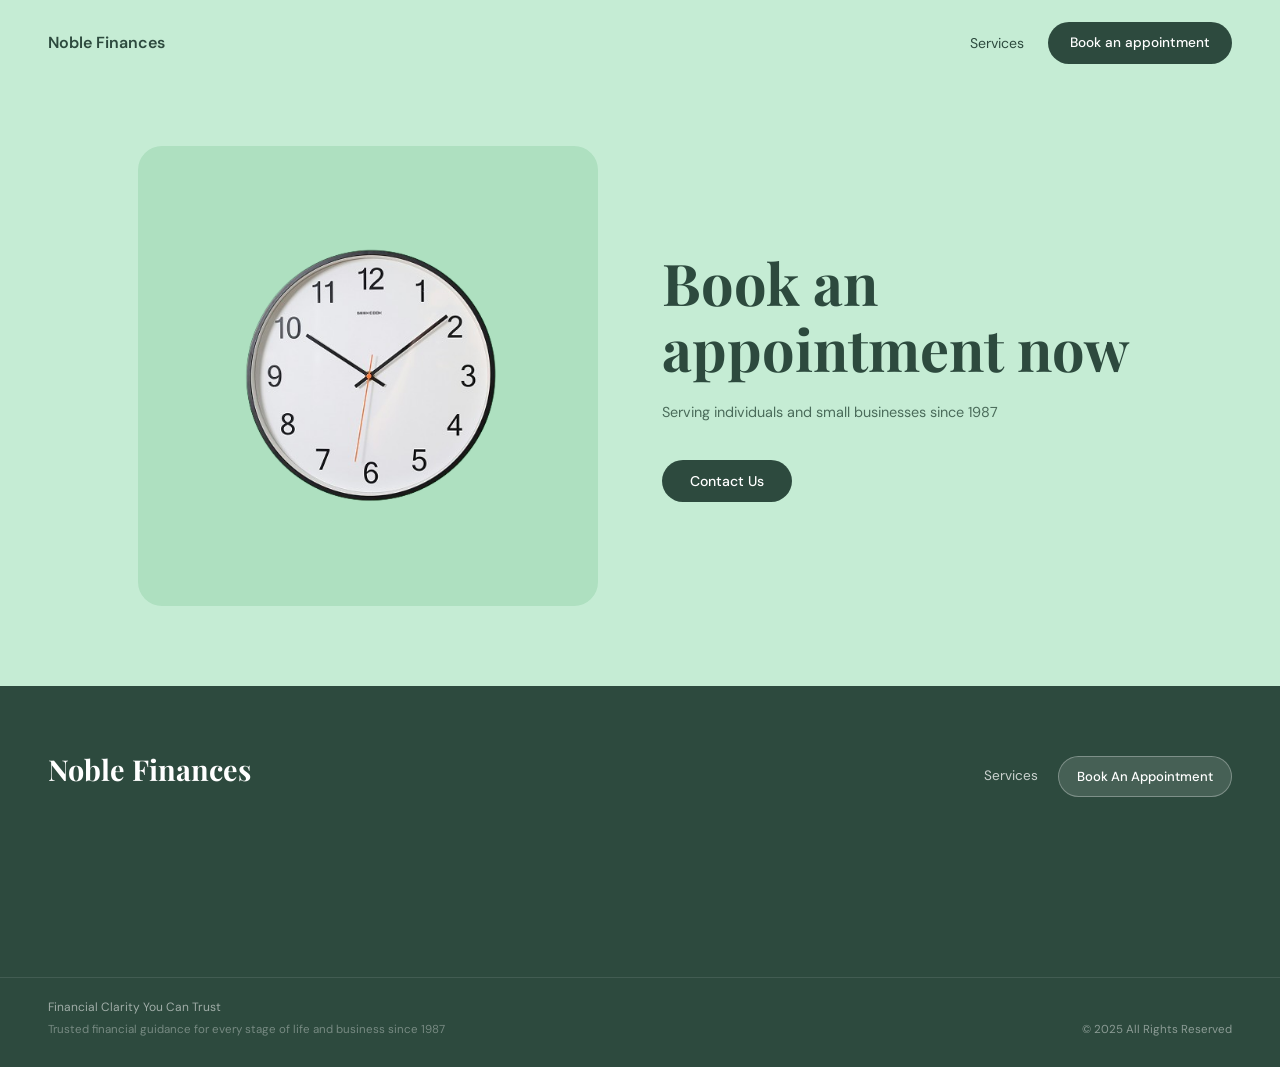
==== appointment.html @ 8292b9c4 "new commit" ====
<!DOCTYPE html>
<!-- Declares this as a modern HTML5 document -->

<html lang="en">
<!-- lang="en" = English language page -->

<head>
  <!-- Head holds metadata and links — not visible to users -->

  <meta charset="UTF-8" />
  <!-- UTF-8 encoding — all text and characters display correctly -->

  <meta name="viewport" content="width=device-width, initial-scale=1.0" />
  <!-- Makes the page scale correctly on phones and tablets -->

  <title>Book an Appointment — Noble Finances</title>
  <!-- Browser tab title -->

  <link rel="stylesheet" href="appointment.css"/>
  <!-- Links this page to its own dedicated stylesheet -->

</head>

<body>
<!-- Body contains all visible content -->


  <!-- ============================================================
       NAVBAR
       Transparent background — sits on top of the mint page bg
       Logo and "Services" in dark green, "Book" button dark green pill
       ============================================================ -->
  <nav class="navbar">
  <!-- Semantic nav element -->

    <a href="index.html" class="navbar-logo">Noble Finances</a>
    <!-- Logo — links back to landing page -->

    <div class="navbar-right">
    <!-- Right side items wrapper -->

      <a href="services.html" target="_blank" class="navbar-link">Services</a>
      <!-- Links to services page -->

      <a href="appointment.html" class="navbar-btn">Book an appointment</a>
      <!-- This IS the appointment page so button links to # (current page) -->

    </div>
    <!-- End navbar-right -->

  </nav>
  <!-- End navbar -->


  <!-- ============================================================
       HERO SECTION
       Two columns on the mint green page background:
       Left — darker mint rounded card with clock image
       Right — "Book an appointment now" heading + subtitle + button
       ============================================================ -->
  <section class="hero-section reveal">
  <!-- reveal = scroll animation fades this in -->

    <!-- ---- LEFT COLUMN: Clock Card ---- -->
    <div class="clock-card">
    <!-- Darker mint rounded square card — holds the clock image -->

      <img
        src="clock.png"
        alt="Wall clock representing appointment timing"
        class="clock-img"
      />
      <!-- Clock image centered inside the darker mint card -->
      <!-- Image has black bg — object-fit: contain shows it cleanly -->

    </div>
    <!-- End clock card -->


    <!-- ---- RIGHT COLUMN: Text Content ---- -->
    <div class="hero-text">
    <!-- Heading, subtitle, and Contact Us button -->

      <h1 class="hero-title">Book an appointment now</h1>
      <!-- Large serif heading — dominant text on the page -->

      <p class="hero-subtitle">Serving individuals and small businesses since 1987</p>
      <!-- Supporting subtitle below the heading -->

      <button class="btn-contact" onclick="openModal()">Contact Us</button>
      <!-- "Contact Us" button — onclick calls openModal() in script.js -->
      <!-- This triggers the classy slide-in contact modal -->

    </div>
    <!-- End hero text -->

  </section>
  <!-- End hero section -->


  <!-- ============================================================
       CONTACT MODAL
       Full-screen overlay with a white sliding modal box.
       Hidden by default — becomes visible when user clicks "Contact Us".
       Contains contact details + a short message form.
       ============================================================ -->
  <div class="modal-overlay" id="contactModal">
  <!-- id="contactModal" lets JS find and open/close this overlay -->
  <!-- Starts with opacity: 0 and visibility: hidden (see CSS) -->
  <!-- JS adds class="open" to make it visible -->

    <div class="modal-box">
    <!-- The white rounded modal box that slides up from below -->

      <!-- Close button in the top right corner -->
      <button class="modal-close" onclick="closeModal()">&#x2715;</button>
      <!-- &#x2715; = × symbol — onclick calls closeModal() in script.js -->

      <span class="modal-eyebrow">Noble Finances</span>
      <!-- Small uppercase label at top of modal -->

      <h2 class="modal-title">Get in Touch</h2>
      <!-- Modal main heading -->

      <p class="modal-subtitle">We'd love to hear from you. Reach out and our team will respond within 24 hours.</p>
      <!-- Supporting description text -->

      <hr class="modal-divider" />
      <!-- Thin decorative line between heading area and contact details -->

      <!-- ---- Contact Detail Rows ---- -->
      <div class="modal-contact-details">
      <!-- Stacked rows each showing an icon + label + value -->

        <!-- Email Row -->
        <div class="contact-detail-row">
        <!-- One row: icon circle | label + value stack -->

          <div class="contact-icon">📧</div>
          <!-- Mint circle with email emoji icon -->

          <div class="contact-detail-text">
          <!-- Label and value stacked vertically -->

            <span class="contact-label">Email</span>
            <!-- Small uppercase label "EMAIL" -->

            <a href="mailto:abiola.adeeko17@gmail.com" class="contact-value">abiola.adeeko17@gmail.com</a>
            <!-- Clickable email link — mailto: opens the user's email app -->

          </div>
          <!-- End contact-detail-text -->

        </div>
        <!-- End email row -->

        <!-- Phone Row -->
        <div class="contact-detail-row">

          <div class="contact-icon">📞</div>
          <!-- Phone emoji icon -->

          <div class="contact-detail-text">

            <span class="contact-label">Phone</span>
            <!-- Small "PHONE" label -->

            <a href="tel:+2348137592363" class="contact-value">+234 813 759 2363</a>
            <!-- Clickable phone link — tel: dials number on mobile devices -->

          </div>

        </div>
        <!-- End phone row -->

        <!-- Location Row -->
        <div class="contact-detail-row">

          <div class="contact-icon">📍</div>
          <!-- Location pin emoji -->

          <div class="contact-detail-text">

            <span class="contact-label">Office</span>
            <!-- Small "OFFICE" label -->

            <span class="contact-value">Block 7, Plot 12, Odolameso Lay-Out, Ijebu-Imusin, Ogun State, Nigeria</span>
            <!-- Office address — not a link, just text -->

          </div>

        </div>
        <!-- End location row -->

      </div>
      <!-- End modal-contact-details -->

      <!-- ---- Message Form ---- -->
      <p class="modal-form-title">Send us a message</p>
      <!-- Small heading above the form fields -->

      <div class="modal-form">
      <!-- Form fields — using a div not <form> to keep things simple -->
      <!-- In a real project this would submit to a backend server -->

        <input
          type="text"
          placeholder="Your full name"
          class="modal-input"
        />
        <!-- Name input field — placeholder shows until user types -->

        <input
          type="email"
          placeholder="Your email address"
          class="modal-input"
        />
        <!-- Email input — type="email" validates email format on submit -->

        <textarea
          placeholder="How can we help you?"
          class="modal-textarea"
        ></textarea>
        <!-- Message textarea — taller than inputs, resize: none keeps layout clean -->

        <button class="modal-submit" onclick="submitForm()">Send Message</button>
        <!-- Submit button — full width pill — onclick calls submitForm() in script.js -->

      </div>
      <!-- End modal-form -->

    </div>
    <!-- End modal-box -->

  </div>
  <!-- End modal-overlay -->


  <!-- ============================================================
       FOOTER
       Large dark green footer — more spacious than other pages
       Matches the Figma with big "Noble Finances" text and tall body
       ============================================================ -->
  <footer class="footer">

    <span class="footer-logo">Noble Finances</span>
    <!-- Large serif brand name on the left — bigger than other pages -->

    <div class="footer-right">
    <!-- Right side: services link + appointment button -->

      <a href="services.html" class="footer-link">Services</a>
      <!-- Services page link -->

      <a href="#" class="footer-btn">Book An Appointment</a>
      <!-- Button links to current page -->

    </div>
    <!-- End footer-right -->

  </footer>
  <!-- End footer -->

  <div class="footer-spacer" style="background-color: #2d4a3e;"></div>
  <!-- Empty spacer div inside the dark green area — creates the tall footer body in Figma -->

  <!-- ============================================================
       FOOTER BOTTOM BAR
       Two small text lines on the left, copyright on the right
       ============================================================ -->
  <div class="footer-bottom">

    <div class="footer-bottom-left">
    <!-- Left: two stacked text lines -->

      <span class="footer-tagline">Financial Clarity You Can Trust</span>
      <!-- First line -->

      <span class="footer-tagline-sub">Trusted financial guidance for every stage of life and business since 1987</span>
      <!-- Second line — slightly more faded -->

    </div>
    <!-- End footer-bottom-left -->

    <span class="footer-rights">© 2025 All Rights Reserved</span>
    <!-- Copyright on the right -->

  </div>
  <!-- End footer-bottom -->


  <!-- ============================================================
       SCRIPT
       Loaded last — after all HTML elements are in the DOM
       ============================================================ -->
  <script src="script.js"></script>
  <!-- Shared script.js — scroll reveal + modal functions -->

</body>
<!-- End body -->

</html>
<!-- End document -->
---- appointment.css ----
/* ============================================================
   appointment.css — Noble Finances APPOINTMENT PAGE Stylesheet
   This file styles appointment.html ONLY.
   Linked from appointment.html via <link rel="stylesheet" href="appointment.css">
   ============================================================ */


/* ===================== GOOGLE FONTS IMPORT ===================== */
/* Loads Playfair Display (headings) and DM Sans (body) from Google */
@import url('https://fonts.googleapis.com/css2?family=Playfair+Display:wght@400;600;700&family=DM+Sans:ital,wght@0,300;0,400;0,500;0,600;1,400&display=swap');
/* Playfair Display = serif — used for the large "Book an appointment now" heading */
/* DM Sans = sans-serif — used for body text, nav, buttons */


/* ===================== CSS VARIABLES ===================== */
/* Defined on :root so they are available everywhere in this file */
:root {
  --mint-page: #c5ecd4;       /* The mint green used as the FULL PAGE background */
  --mint-card: #aee0c0;       /* Slightly darker mint — the clock card background */
  --dark-green: #2d4a3e;      /* Deep forest green — buttons, heading text, footer */
  --darker-green: #1e3329;    /* Even darker — footer bg, hover states */
  --footer-bg: #2d4a3e;       /* Dark green footer background */
  --white: #ffffff;           /* Pure white — modal background, button text */
  --text-on-mint: #2d4a3e;    /* Dark green text on mint background */
  --text-muted-mint: #4a6b5a; /* Slightly lighter — subtitle text on mint */
  --font-heading: 'Playfair Display', Georgia, serif; /* Serif for main heading */
  --font-body: 'DM Sans', sans-serif;                 /* Sans-serif for everything else */
  --radius-pill: 999px;   /* Fully rounded pill buttons */
  --radius-card: 24px;    /* Large rounding for the clock card */
  --radius-modal: 20px;   /* Rounding for the contact modal */
}


/* ===================== CSS RESET ===================== */
/* Removes all browser default spacing and ensures consistent box model */
*, *::before, *::after {
  margin: 0;               /* No outer spacing */
  padding: 0;              /* No inner spacing */
  box-sizing: border-box;  /* Width and height include padding and border */
}


/* ===================== BASE ===================== */
html {
  scroll-behavior: smooth; /* Smooth scrolling for anchor links */
  height: 100%;            /* Full height — needed for min-height on body */
}

body {
  font-family: var(--font-body);        /* DM Sans as default */
  background-color: var(--mint-page);   /* FULL PAGE mint green background */
  color: var(--text-on-mint);           /* Default dark green text */
  line-height: 1.6;                     /* Comfortable line spacing */
  overflow-x: hidden;                   /* No horizontal scroll */
  min-height: 100vh;                    /* Page fills at least full viewport height */
}


/* ============================================================
   NAVBAR
   Sits on the mint green background — logo + services link + button
   ============================================================ */
.navbar {
  display: flex;                         /* Row layout */
  justify-content: space-between;        /* Logo left, items right */
  align-items: center;                   /* Vertically centered */
  padding: 22px 48px;                    /* Top/bottom and left/right padding */
  background-color: transparent;         /* Transparent — shows mint page bg */
  position: sticky;                      /* Sticks to top on scroll */
  top: 0;                                /* Sticks at very top */
  z-index: 100;                          /* Above page content but below modal */
}

/* "Noble Finances" logo text */
.navbar-logo {
  font-family: var(--font-body);     /* DM Sans */
  font-size: 1rem;                   /* Slightly larger than services page */
  font-weight: 600;                  /* Semi-bold — matches Figma */
  color: var(--dark-green);          /* Dark green on mint background */
  text-decoration: none;             /* No underline */
}

/* Right side wrapper */
.navbar-right {
  display: flex;       /* Row */
  align-items: center; /* Centered */
  gap: 24px;           /* Space between items */
}

/* "Services" text link */
.navbar-link {
  font-size: 0.88rem;             /* Small */
  font-weight: 400;               /* Normal */
  color: var(--dark-green);       /* Dark green on mint */
  text-decoration: none;          /* No underline */
  transition: opacity 0.2s ease;  /* Smooth fade on hover */
}

.navbar-link:hover {
  opacity: 0.65; /* Dims slightly on hover */
}

/* "Book an appointment" dark green pill button */
.navbar-btn {
  background-color: var(--dark-green); /* Dark green */
  color: var(--white);                 /* White text */
  font-family: var(--font-body);       /* Body font */
  font-size: 0.85rem;                  /* Small */
  font-weight: 500;                    /* Medium bold */
  padding: 10px 22px;                  /* Inner spacing */
  border: none;                        /* No border */
  border-radius: var(--radius-pill);   /* Pill shape */
  cursor: pointer;                     /* Hand cursor */
  text-decoration: none;               /* No underline */
  transition: background 0.2s ease;    /* Smooth hover */
}

.navbar-btn:hover {
  background-color: var(--darker-green); /* Darker on hover */
}


/* ============================================================
   HERO SECTION
   Two-column layout on mint background:
   Left: darker mint card with clock image
   Right: heading + subtitle + Contact Us button
   ============================================================ */
.hero-section {
  display: flex;                   /* Side-by-side columns */
  align-items: center;             /* Vertically centered */
  justify-content: space-between;  /* Card left, text right */
  gap: 60px;                       /* Space between the two columns */
  padding: 60px 48px 80px;         /* Top, sides, bottom */
  max-width: 1100px;               /* Limits width for large screens */
  margin: 0 auto;                  /* Centers the content area */
}

/* ---- LEFT COLUMN: The darker mint card with clock ---- */
.clock-card {
  background-color: var(--mint-card); /* Darker mint — visually distinct from page bg */
  border-radius: var(--radius-card);  /* Large rounded corners — matches Figma */
  width: 460px;                       /* Fixed width — large card */
  height: 460px;                      /* Equal height — square card */
  display: flex;                      /* Centers clock inside */
  align-items: center;                /* Vertically centered */
  justify-content: center;            /* Horizontally centered */
  flex-shrink: 0;                     /* Never shrinks */
  overflow: hidden;                   /* Clips image to card bounds */
}

/* The clock image inside the card */
.clock-img {
  width: 85%;          /* Takes most of the card width */
  height: auto;        /* Auto height */
  object-fit: contain; /* Full image shown without cropping */
}

/* ---- RIGHT COLUMN: Heading + subtitle + button ---- */
.hero-text {
  flex: 1;          /* Takes remaining space after the card */
  max-width: 480px; /* Limits text width for readability */
}

/* "Book an appointment now" — the large heading */
.hero-title {
  font-family: var(--font-heading); /* Playfair Display serif */
  font-size: 3.6rem;                /* Very large — dominant heading */
  font-weight: 700;                 /* Bold */
  color: var(--dark-green);         /* Dark green on mint background */
  line-height: 1.15;                /* Tight spacing */
  margin-bottom: 20px;              /* Space below heading */
}

/* "Serving individuals and small businesses since 1987" */
.hero-subtitle {
  font-size: 0.9rem;              /* Small body text */
  color: var(--text-muted-mint);  /* Slightly lighter dark green */
  margin-bottom: 36px;            /* Space before the button */
  line-height: 1.6;               /* Comfortable */
}

/* "Contact Us" button — dark green pill */
.btn-contact {
  display: inline-block;               /* Allows padding */
  background-color: var(--dark-green); /* Dark green */
  color: var(--white);                 /* White text */
  font-family: var(--font-body);       /* Body font */
  font-size: 0.88rem;                  /* Small */
  font-weight: 500;                    /* Medium bold */
  padding: 12px 28px;                  /* Comfortable inner spacing */
  border-radius: var(--radius-pill);   /* Pill shape */
  border: none;                        /* No border */
  cursor: pointer;                     /* Hand cursor */
  text-decoration: none;               /* No underline */
  transition: background 0.2s ease, transform 0.15s ease; /* Smooth hover */
}

.btn-contact:hover {
  background-color: var(--darker-green); /* Slightly darker on hover */
  transform: translateY(-2px);           /* Slight lift effect */
}


/* ============================================================
   CONTACT MODAL
   A classy full-screen overlay that slides in when
   "Contact Us" is clicked. Smooth animation, clean design.
   ============================================================ */

/* The dark overlay behind the modal */
.modal-overlay {
  position: fixed;              /* Fixed to viewport — stays in place on scroll */
  top: 0;                       /* Covers from top */
  left: 0;                      /* Covers from left */
  width: 100%;                  /* Full viewport width */
  height: 100%;                 /* Full viewport height */
  background-color: rgba(30, 51, 41, 0.6); /* Semi-transparent dark green overlay */
  z-index: 1000;                /* Above everything on the page */
  display: flex;                /* Centers the modal box */
  align-items: center;          /* Vertically centered */
  justify-content: center;      /* Horizontally centered */
  opacity: 0;                   /* Invisible by default */
  visibility: hidden;           /* Hidden and non-interactive by default */
  transition: opacity 0.35s ease, visibility 0.35s ease; /* Smooth fade in/out */
}

/* When JS adds .open class — overlay fades in */
.modal-overlay.open {
  opacity: 1;       /* Fully visible */
  visibility: visible; /* Now interactive */
}

/* The white modal box */
.modal-box {
  background-color: var(--white);      /* White background */
  border-radius: var(--radius-modal);  /* Rounded corners */
  padding: 52px 56px;                  /* Generous inner spacing */
  width: 100%;                         /* Responsive width */
  max-width: 520px;                    /* Max width on large screens */
  max-height: 90vh;                    /* Never taller than 90% of the viewport */
  overflow-y: auto;                    /* Scroll inside the box if content overflows */
  position: relative;                  /* For close button positioning */
  box-shadow: 0 24px 80px rgba(0, 0, 0, 0.2); /* Deep shadow — lifts modal off overlay */
  transform: translateY(30px);         /* Starts slightly below final position */
  transition: transform 0.35s ease;   /* Smooth slide-up animation */
}

/* When overlay opens — modal slides up to final position */
.modal-overlay.open .modal-box {
  transform: translateY(0); /* Slides up to natural position */
}

/* Close button — "×" in the top right corner of the modal */
.modal-close {
  position: absolute;          /* Positioned relative to .modal-box */
  top: 20px;                   /* 20px from top of modal */
  right: 24px;                 /* 24px from right of modal */
  background: none;            /* No background */
  border: none;                /* No border */
  font-size: 1.6rem;           /* Large × symbol */
  color: var(--text-on-mint);  /* Dark green */
  cursor: pointer;             /* Hand cursor */
  line-height: 1;              /* No extra height */
  transition: opacity 0.2s;   /* Smooth fade on hover */
}

.modal-close:hover {
  opacity: 0.5; /* Dims on hover */
}

/* Small label above the modal heading */
.modal-eyebrow {
  display: block;              /* Own line */
  font-size: 0.72rem;          /* Very small */
  font-weight: 500;            /* Medium */
  color: var(--dark-green);    /* Dark green */
  letter-spacing: 2px;         /* Wide letter spacing */
  text-transform: uppercase;   /* ALL CAPS */
  margin-bottom: 12px;         /* Space below */
  opacity: 0.6;                /* Slightly faded */
}

/* "Get in Touch" modal heading */
.modal-title {
  font-family: var(--font-heading); /* Playfair Display */
  font-size: 2rem;                  /* Large */
  font-weight: 700;                 /* Bold */
  color: var(--dark-green);         /* Dark green */
  margin-bottom: 8px;               /* Space below */
  line-height: 1.25;                /* Tight */
}

/* Subtitle below the heading */
.modal-subtitle {
  font-size: 0.85rem;             /* Small */
  color: var(--text-muted-mint);  /* Muted dark green */
  margin-bottom: 36px;            /* Space before the form fields */
  line-height: 1.6;               /* Comfortable */
}

/* Thin divider line */
.modal-divider {
  border: none;                       /* No default border */
  border-top: 1px solid #e8f0eb;      /* Very subtle green-tinted line */
  margin-bottom: 28px;                /* Space below */
}

/* Container for contact detail rows */
.modal-contact-details {
  display: flex;          /* Vertical stack */
  flex-direction: column; /* Stacked */
  gap: 20px;              /* Space between each row */
  margin-bottom: 36px;    /* Space before the form */
}

/* Individual contact detail row (icon + label + value) */
.contact-detail-row {
  display: flex;       /* Horizontal row */
  align-items: center; /* Vertically centered */
  gap: 14px;           /* Space between icon and text */
}

/* Icon circle for each contact detail */
.contact-icon {
  width: 40px;                         /* Fixed size */
  height: 40px;                        /* Equal — circle */
  border-radius: 50%;                  /* Perfect circle */
  background-color: var(--mint-page);  /* Mint background matching page */
  display: flex;                       /* Centers icon inside */
  align-items: center;                 /* Vertically */
  justify-content: center;             /* Horizontally */
  font-size: 1rem;                     /* Emoji/icon size */
  flex-shrink: 0;                      /* Never shrinks */
}

/* Label + value text block beside the icon */
.contact-detail-text {
  display: flex;          /* Vertical stack */
  flex-direction: column; /* Label above value */
}

/* Small label e.g. "Email", "Phone" */
.contact-label {
  font-size: 0.7rem;           /* Very small */
  font-weight: 500;            /* Medium bold */
  color: var(--text-muted-mint); /* Muted */
  text-transform: uppercase;   /* CAPS */
  letter-spacing: 1px;         /* Slightly spaced */
}

/* The actual contact value e.g. "hello@noblefinances.com" */
.contact-value {
  font-size: 0.9rem;          /* Normal size */
  font-weight: 500;           /* Medium bold */
  color: var(--dark-green);   /* Dark green */
  text-decoration: none;      /* No underline for links */
}

.contact-value:hover {
  text-decoration: underline; /* Underline on hover for links */
}

/* Form section heading */
.modal-form-title {
  font-size: 0.88rem;         /* Small */
  font-weight: 600;           /* Semi-bold */
  color: var(--dark-green);   /* Dark green */
  margin-bottom: 16px;        /* Space below */
}

/* The contact form */
.modal-form {
  display: flex;          /* Vertical stack */
  flex-direction: column; /* Fields stacked */
  gap: 12px;              /* Space between each field */
}

/* Input and textarea shared styles */
.modal-form input,
.modal-form textarea {
  width: 100%;                   /* Full width of modal */
  padding: 12px 16px;            /* Inner spacing */
  border: 1.5px solid #d8ebe0;   /* Subtle green-tinted border */
  border-radius: 10px;           /* Slightly rounded */
  font-family: var(--font-body); /* Body font */
  font-size: 0.85rem;            /* Small */
  color: var(--dark-green);      /* Dark green text */
  background-color: #f8fcfa;     /* Very light green-white */
  outline: none;                 /* Removes default browser outline */
  transition: border-color 0.2s ease; /* Smooth border color on focus */
}

/* Highlights the field when user clicks/focuses on it */
.modal-form input:focus,
.modal-form textarea:focus {
  border-color: var(--dark-green); /* Dark green border when focused */
}

/* Placeholder text inside inputs */
.modal-form input::placeholder,
.modal-form textarea::placeholder {
  color: #9ab8a5;  /* Muted mint-grey placeholder color */
}

/* Message textarea — taller than inputs */
.modal-form textarea {
  height: 100px;   /* Fixed height for message box */
  resize: none;    /* Prevents user from resizing — keeps layout clean */
}

/* "Send Message" submit button */
.modal-submit {
  background-color: var(--dark-green); /* Dark green */
  color: var(--white);                 /* White text */
  font-family: var(--font-body);       /* Body font */
  font-size: 0.88rem;                  /* Small */
  font-weight: 600;                    /* Semi-bold */
  padding: 13px;                       /* Full-width padding */
  border: none;                        /* No border */
  border-radius: var(--radius-pill);   /* Pill shape */
  cursor: pointer;                     /* Hand cursor */
  width: 100%;                         /* Full width of modal */
  margin-top: 4px;                     /* Small gap from last field */
  transition: background 0.2s ease;    /* Smooth hover */
}

.modal-submit:hover {
  background-color: var(--darker-green); /* Darker on hover */
}


/* ============================================================
   FOOTER
   Large dark green footer — matches Figma design
   Much taller and more spacious than other pages
   ============================================================ */
.footer {
  background-color: var(--footer-bg); /* Dark green */
  color: var(--white);                /* White text */
  padding: 60px 48px 0;              /* Large top padding, no bottom (bottom bar handles it) */
  display: flex;                      /* Row layout */
  justify-content: space-between;     /* Logo left, links right */
  align-items: flex-start;            /* Aligned to top */
}

/* "Noble Finances" — large in the footer on this page */
.footer-logo {
  font-family: var(--font-heading); /* Playfair Display — serif for footer on this page */
  font-size: 1.8rem;                /* Large — more prominent than other pages */
  font-weight: 700;                 /* Bold */
  color: var(--white);              /* White */
}

/* Right side: links and button */
.footer-right {
  display: flex;       /* Row */
  align-items: center; /* Centered */
  gap: 20px;           /* Space between */
  padding-top: 10px;   /* Slight top offset to align with logo baseline */
}

/* "Services" text link */
.footer-link {
  color: rgba(255,255,255,0.75); /* Semi-transparent white */
  text-decoration: none;         /* No underline */
  font-size: 0.85rem;            /* Small */
  transition: color 0.2s;       /* Smooth hover */
}

.footer-link:hover {
  color: var(--white); /* Full white on hover */
}

/* "Book An Appointment" transparent pill button */
.footer-btn {
  background-color: rgba(255,255,255,0.12); /* Subtle transparent */
  color: var(--white);                      /* White text */
  font-family: var(--font-body);            /* Body font */
  font-size: 0.82rem;                       /* Small */
  font-weight: 500;                         /* Medium */
  padding: 9px 18px;                        /* Inner spacing */
  border-radius: var(--radius-pill);        /* Pill */
  border: 1px solid rgba(255,255,255,0.3);  /* Subtle white border */
  cursor: pointer;                          /* Pointer */
  text-decoration: none;                    /* No underline */
  transition: background 0.2s;             /* Smooth hover */
}

.footer-btn:hover {
  background-color: rgba(255,255,255,0.22); /* Slightly brighter on hover */
}

/* Large spacer inside the footer — creates the tall dark area in the Figma */
.footer-spacer {
  height: 180px; /* Empty space — makes the footer tall and dramatic */
}


/* ============================================================
   FOOTER BOTTOM BAR
   Dark strip at very bottom — two text lines left, copyright right
   ============================================================ */
.footer-bottom {
  background-color: var(--footer-bg); /* Same dark green as footer */
  padding: 20px 48px 28px;            /* Padding */
  display: flex;                      /* Row */
  justify-content: space-between;     /* Left text, right text */
  align-items: flex-end;              /* Aligned to bottom */
  border-top: 1px solid rgba(255,255,255,0.1); /* Very subtle separator */
}

/* Left side — two lines of small text stacked */
.footer-bottom-left {
  display: flex;          /* Vertical stack */
  flex-direction: column; /* Stacked */
  gap: 4px;               /* Small gap between lines */
}

/* First line "Financial Clarity You Can Trust" */
.footer-tagline {
  font-size: 0.75rem;             /* Very small */
  color: rgba(255,255,255,0.55);  /* Faded white */
}

/* Second line "Trusted financial guidance..." */
.footer-tagline-sub {
  font-size: 0.72rem;             /* Slightly smaller */
  color: rgba(255,255,255,0.35);  /* More faded */
}

/* Right side copyright text */
.footer-rights {
  font-size: 0.72rem;             /* Very small */
  color: rgba(255,255,255,0.45);  /* Faded white */
}


/* ============================================================
   SCROLL REVEAL ANIMATION
   JS adds .visible when element enters the viewport
   ============================================================ */

/* Initial invisible state */
.reveal {
  opacity: 0;                  /* Transparent */
  transform: translateY(24px); /* Shifted 24px below */
  transition: opacity 0.55s ease, transform 0.55s ease; /* Smooth */
}

/* JS adds this class when element is on screen */
.reveal.visible {
  opacity: 1;               /* Visible */
  transform: translateY(0); /* Original position */
}


/* ============================================================
   RESPONSIVE — Mobile adjustments
   ============================================================ */
@media (max-width: 860px) {

  /* Reduce navbar padding */
  .navbar { padding: 18px 24px; }

  /* Stack hero columns vertically */
  .hero-section {
    flex-direction: column; /* Stack card above text */
    align-items: center;    /* Center both */
    padding: 40px 24px 60px; /* Reduced padding */
    gap: 36px;              /* Reduced gap */
  }

  /* Make clock card square but smaller on mobile */
  .clock-card {
    width: 100%;       /* Full width */
    max-width: 340px;  /* Max size */
    height: 320px;     /* Shorter */
  }

  /* Smaller hero heading on mobile */
  .hero-title { font-size: 2.6rem; }

  /* Center text on mobile */
  .hero-text { text-align: center; max-width: 100%; }

  /* Modal takes most of screen width on mobile */
  .modal-box { padding: 36px 28px; margin: 16px; }

  /* Stack footer on mobile */
  .footer {
    flex-direction: column;
    gap: 20px;
    padding: 40px 24px 0;
  }

  /* Reduce footer spacer on mobile */
  .footer-spacer { height: 60px; }

  /* Stack footer bottom */
  .footer-bottom {
    flex-direction: column;
    align-items: flex-start;
    gap: 8px;
    padding: 20px 24px;
  }
}
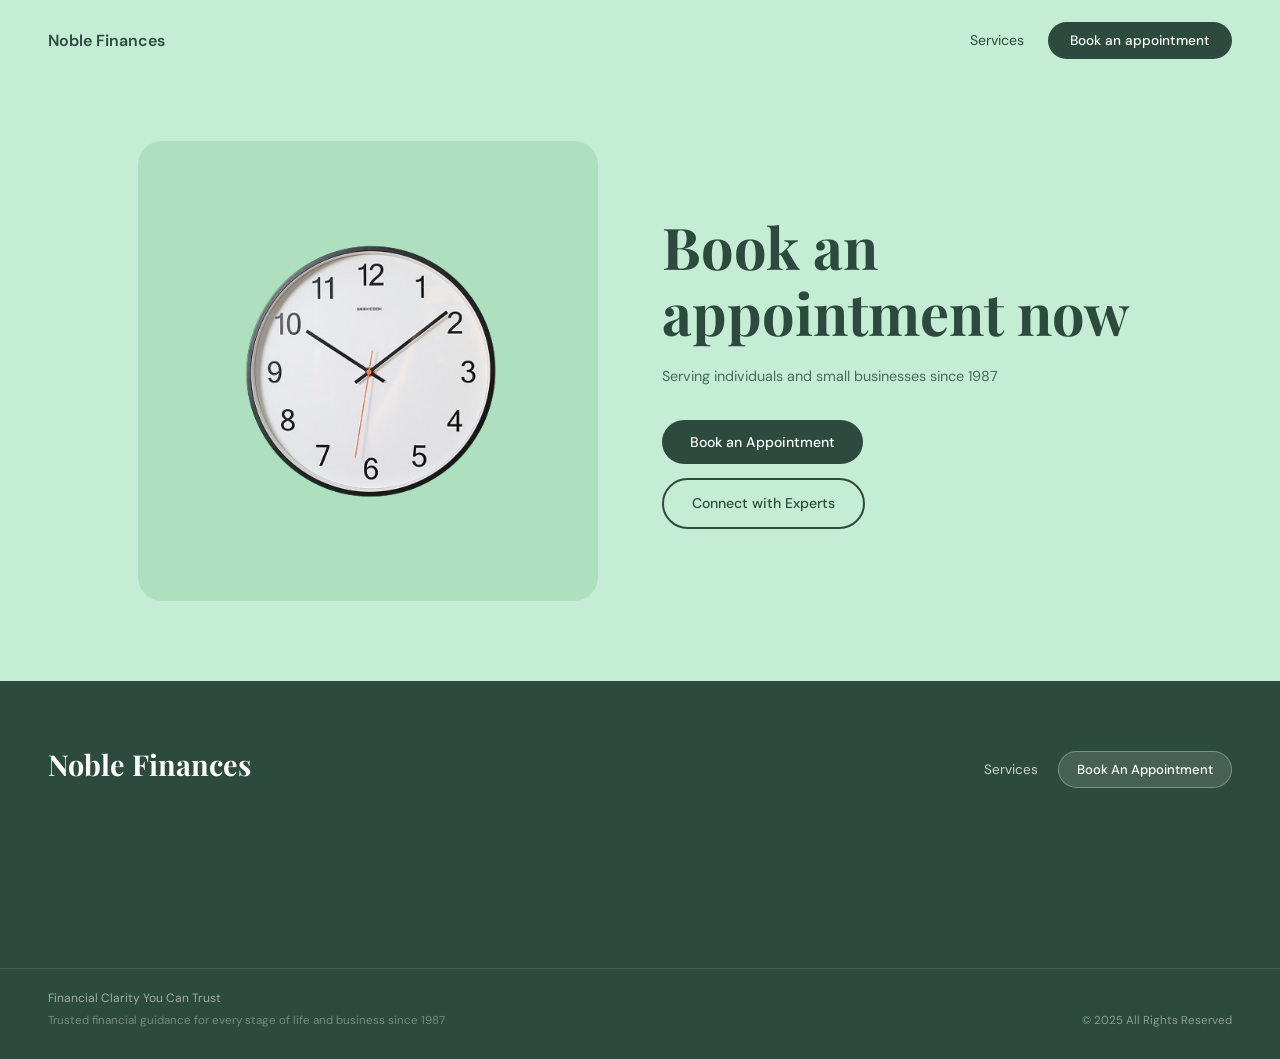
==== commit 7f141ba7: "commit" ====
--- a/appointment.html
+++ b/appointment.html
@@ -1,303 +1,334 @@
 <!DOCTYPE html>
-<!-- Declares this as a modern HTML5 document -->
-
 <html lang="en">
-<!-- lang="en" = English language page -->
 
 <head>
-  <!-- Head holds metadata and links — not visible to users -->
-
   <meta charset="UTF-8" />
-  <!-- UTF-8 encoding — all text and characters display correctly -->
-
   <meta name="viewport" content="width=device-width, initial-scale=1.0" />
-  <!-- Makes the page scale correctly on phones and tablets -->
-
   <title>Book an Appointment — Noble Finances</title>
-  <!-- Browser tab title -->
-
   <link rel="stylesheet" href="appointment.css"/>
-  <!-- Links this page to its own dedicated stylesheet -->
-
 </head>
 
 <body>
-<!-- Body contains all visible content -->
-
 
   <!-- ============================================================
        NAVBAR
-       Transparent background — sits on top of the mint page bg
-       Logo and "Services" in dark green, "Book" button dark green pill
        ============================================================ -->
   <nav class="navbar">
-  <!-- Semantic nav element -->
-
     <a href="index.html" class="navbar-logo">Noble Finances</a>
-    <!-- Logo — links back to landing page -->
-
     <div class="navbar-right">
-    <!-- Right side items wrapper -->
-
       <a href="services.html" target="_blank" class="navbar-link">Services</a>
-      <!-- Links to services page -->
-
-      <a href="appointment.html" class="navbar-btn">Book an appointment</a>
-      <!-- This IS the appointment page so button links to # (current page) -->
-
-    </div>
-    <!-- End navbar-right -->
-
+      <!-- Triggers the booking form modal -->
+      <button class="navbar-btn" onclick="openBookingModal()">Book an appointment</button>
+    </div>
   </nav>
-  <!-- End navbar -->
 
 
   <!-- ============================================================
        HERO SECTION
-       Two columns on the mint green page background:
-       Left — darker mint rounded card with clock image
-       Right — "Book an appointment now" heading + subtitle + button
        ============================================================ -->
   <section class="hero-section reveal">
-  <!-- reveal = scroll animation fades this in -->
-
-    <!-- ---- LEFT COLUMN: Clock Card ---- -->
+
     <div class="clock-card">
-    <!-- Darker mint rounded square card — holds the clock image -->
-
       <img
         src="clock.png"
         alt="Wall clock representing appointment timing"
         class="clock-img"
       />
-      <!-- Clock image centered inside the darker mint card -->
-      <!-- Image has black bg — object-fit: contain shows it cleanly -->
-
-    </div>
-    <!-- End clock card -->
-
-
-    <!-- ---- RIGHT COLUMN: Text Content ---- -->
+    </div>
+
     <div class="hero-text">
-    <!-- Heading, subtitle, and Contact Us button -->
-
       <h1 class="hero-title">Book an appointment now</h1>
-      <!-- Large serif heading — dominant text on the page -->
-
       <p class="hero-subtitle">Serving individuals and small businesses since 1987</p>
-      <!-- Supporting subtitle below the heading -->
-
-      <button class="btn-contact" onclick="openModal()">Contact Us</button>
-      <!-- "Contact Us" button — onclick calls openModal() in script.js -->
-      <!-- This triggers the classy slide-in contact modal -->
-
-    </div>
-    <!-- End hero text -->
+
+      <!-- Opens the booking form modal -->
+      <button class="btn-contact" onclick="openBookingModal()">Book an Appointment</button>
+
+      <!-- Opens the connect with experts page -->
+      <a href="connect.html" class="btn-connect">Connect with Experts</a>
+    </div>
 
   </section>
-  <!-- End hero section -->
-
-
-  <!-- ============================================================
-       CONTACT MODAL
-       Full-screen overlay with a white sliding modal box.
-       Hidden by default — becomes visible when user clicks "Contact Us".
-       Contains contact details + a short message form.
+
+
+  <!-- ============================================================
+       BOOKING FORM MODAL
+       Full-screen overlay with a scrollable appointment form.
+       Powered by Formspree — submissions go to abiola.adeeko17@gmail.com
+       ============================================================ -->
+  <div class="modal-overlay" id="bookingModal">
+    <div class="modal-box booking-modal-box">
+
+      <button class="modal-close" onclick="closeBookingModal()">&#x2715;</button>
+
+      <span class="modal-eyebrow">Noble Finances</span>
+      <h2 class="modal-title">Book an Appointment</h2>
+      <p class="modal-subtitle">Fill in your details and we'll confirm your appointment within 24 hours.</p>
+
+      <hr class="modal-divider" />
+
+      <!-- Formspree form — replace YOUR_FORM_ID with your Formspree endpoint -->
+      <form
+        class="booking-form"
+        action="https://formspree.io/f/mojyoekl"
+        method="POST"
+        onsubmit="handleBookingSubmit(event)"
+      >
+        <!-- Hidden field so Formspree sends reply to the user -->
+        <input type="hidden" name="_replyto" value="abiola.adeeko17@gmail.com" />
+        <input type="hidden" name="_subject" value="New Appointment Request — Noble Finances" />
+
+        <!-- Row: First name + Last name -->
+        <div class="form-row">
+          <div class="form-group">
+            <label class="form-label" for="firstName">First Name <span class="required">*</span></label>
+            <input type="text" id="firstName" name="firstName" class="form-input" placeholder="e.g. Abiola" required />
+          </div>
+          <div class="form-group">
+            <label class="form-label" for="lastName">Last Name <span class="required">*</span></label>
+            <input type="text" id="lastName" name="lastName" class="form-input" placeholder="e.g. Adeeko" required />
+          </div>
+        </div>
+
+        <!-- Email -->
+        <div class="form-group">
+          <label class="form-label" for="bookingEmail">Email Address <span class="required">*</span></label>
+          <input type="email" id="bookingEmail" name="email" class="form-input" placeholder="your@email.com" required />
+        </div>
+
+        <!-- Phone -->
+        <div class="form-group">
+          <label class="form-label" for="bookingPhone">Phone Number <span class="required">*</span></label>
+          <input type="tel" id="bookingPhone" name="phone" class="form-input" placeholder="+234 800 000 0000" required />
+        </div>
+
+        <!-- Service type -->
+        <div class="form-group">
+          <label class="form-label" for="serviceType">Service Needed <span class="required">*</span></label>
+          <select id="serviceType" name="service" class="form-input form-select" required>
+            <option value="" disabled selected>Select a service…</option>
+            <option value="Tax Preparation & Filing">Tax Preparation &amp; Filing</option>
+            <option value="IRS Audit Assistance">IRS Audit Assistance</option>
+            <option value="Bookkeeping & Accounting">Bookkeeping &amp; Accounting</option>
+            <option value="Financial Planning">Financial Planning</option>
+            <option value="Business Advisory">Business Advisory</option>
+            <option value="Other">Other</option>
+          </select>
+        </div>
+
+        <!-- Row: Preferred date + Preferred time -->
+        <div class="form-row">
+          <div class="form-group">
+            <label class="form-label" for="preferredDate">Preferred Date <span class="required">*</span></label>
+            <input type="date" id="preferredDate" name="preferredDate" class="form-input" required />
+          </div>
+          <div class="form-group">
+            <label class="form-label" for="preferredTime">Preferred Time <span class="required">*</span></label>
+            <select id="preferredTime" name="preferredTime" class="form-input form-select" required>
+              <option value="" disabled selected>Select time…</option>
+              <option value="9:00 AM">9:00 AM</option>
+              <option value="10:00 AM">10:00 AM</option>
+              <option value="11:00 AM">11:00 AM</option>
+              <option value="12:00 PM">12:00 PM</option>
+              <option value="1:00 PM">1:00 PM</option>
+              <option value="2:00 PM">2:00 PM</option>
+              <option value="3:00 PM">3:00 PM</option>
+              <option value="4:00 PM">4:00 PM</option>
+            </select>
+          </div>
+        </div>
+
+        <!-- Meeting format -->
+        <div class="form-group">
+          <label class="form-label">Meeting Format <span class="required">*</span></label>
+          <div class="radio-group">
+            <label class="radio-option">
+              <input type="radio" name="meetingFormat" value="In-Person" required />
+              <span class="radio-box">
+                <span class="radio-icon">🏢</span>
+                In-Person
+              </span>
+            </label>
+            <label class="radio-option">
+              <input type="radio" name="meetingFormat" value="Phone Call" />
+              <span class="radio-box">
+                <span class="radio-icon">📞</span>
+                Phone Call
+              </span>
+            </label>
+            <label class="radio-option">
+              <input type="radio" name="meetingFormat" value="Video Call" />
+              <span class="radio-box">
+                <span class="radio-icon">🎥</span>
+                Video Call
+              </span>
+            </label>
+          </div>
+        </div>
+
+        <!-- Additional notes -->
+        <div class="form-group">
+          <label class="form-label" for="bookingNotes">Additional Notes</label>
+          <textarea id="bookingNotes" name="notes" class="form-input form-textarea" placeholder="Anything we should know before the appointment?"></textarea>
+        </div>
+
+        <!-- Submit -->
+        <button type="submit" class="booking-submit-btn" id="bookingSubmitBtn">
+          <span id="submitBtnText">Confirm Appointment</span>
+          <span id="submitBtnSpinner" class="btn-spinner" style="display:none;">⏳ Sending…</span>
+        </button>
+
+        <!-- Success message (hidden by default) -->
+        <div class="booking-success" id="bookingSuccess" style="display:none;">
+          <span class="success-icon">✅</span>
+          <div>
+            <strong>Appointment request sent!</strong>
+            <p>We'll reach out to confirm your booking within 24 hours.</p>
+          </div>
+        </div>
+
+      </form>
+
+    </div>
+  </div>
+
+
+  <!-- ============================================================
+       CONTACT MODAL (original — keep for "Contact Us" in other contexts)
        ============================================================ -->
   <div class="modal-overlay" id="contactModal">
-  <!-- id="contactModal" lets JS find and open/close this overlay -->
-  <!-- Starts with opacity: 0 and visibility: hidden (see CSS) -->
-  <!-- JS adds class="open" to make it visible -->
-
     <div class="modal-box">
-    <!-- The white rounded modal box that slides up from below -->
-
-      <!-- Close button in the top right corner -->
       <button class="modal-close" onclick="closeModal()">&#x2715;</button>
-      <!-- &#x2715; = × symbol — onclick calls closeModal() in script.js -->
-
       <span class="modal-eyebrow">Noble Finances</span>
-      <!-- Small uppercase label at top of modal -->
-
       <h2 class="modal-title">Get in Touch</h2>
-      <!-- Modal main heading -->
-
       <p class="modal-subtitle">We'd love to hear from you. Reach out and our team will respond within 24 hours.</p>
-      <!-- Supporting description text -->
-
       <hr class="modal-divider" />
-      <!-- Thin decorative line between heading area and contact details -->
-
-      <!-- ---- Contact Detail Rows ---- -->
       <div class="modal-contact-details">
-      <!-- Stacked rows each showing an icon + label + value -->
-
-        <!-- Email Row -->
         <div class="contact-detail-row">
-        <!-- One row: icon circle | label + value stack -->
-
           <div class="contact-icon">📧</div>
-          <!-- Mint circle with email emoji icon -->
-
           <div class="contact-detail-text">
-          <!-- Label and value stacked vertically -->
-
             <span class="contact-label">Email</span>
-            <!-- Small uppercase label "EMAIL" -->
-
             <a href="mailto:abiola.adeeko17@gmail.com" class="contact-value">abiola.adeeko17@gmail.com</a>
-            <!-- Clickable email link — mailto: opens the user's email app -->
-
-          </div>
-          <!-- End contact-detail-text -->
-
-        </div>
-        <!-- End email row -->
-
-        <!-- Phone Row -->
+          </div>
+        </div>
         <div class="contact-detail-row">
-
           <div class="contact-icon">📞</div>
-          <!-- Phone emoji icon -->
-
           <div class="contact-detail-text">
-
             <span class="contact-label">Phone</span>
-            <!-- Small "PHONE" label -->
-
             <a href="tel:+2348137592363" class="contact-value">+234 813 759 2363</a>
-            <!-- Clickable phone link — tel: dials number on mobile devices -->
-
-          </div>
-
-        </div>
-        <!-- End phone row -->
-
-        <!-- Location Row -->
+          </div>
+        </div>
         <div class="contact-detail-row">
-
           <div class="contact-icon">📍</div>
-          <!-- Location pin emoji -->
-
           <div class="contact-detail-text">
-
             <span class="contact-label">Office</span>
-            <!-- Small "OFFICE" label -->
-
             <span class="contact-value">Block 7, Plot 12, Odolameso Lay-Out, Ijebu-Imusin, Ogun State, Nigeria</span>
-            <!-- Office address — not a link, just text -->
-
-          </div>
-
-        </div>
-        <!-- End location row -->
-
+          </div>
+        </div>
       </div>
-      <!-- End modal-contact-details -->
-
-      <!-- ---- Message Form ---- -->
       <p class="modal-form-title">Send us a message</p>
-      <!-- Small heading above the form fields -->
-
       <div class="modal-form">
-      <!-- Form fields — using a div not <form> to keep things simple -->
-      <!-- In a real project this would submit to a backend server -->
-
-        <input
-          type="text"
-          placeholder="Your full name"
-          class="modal-input"
-        />
-        <!-- Name input field — placeholder shows until user types -->
-
-        <input
-          type="email"
-          placeholder="Your email address"
-          class="modal-input"
-        />
-        <!-- Email input — type="email" validates email format on submit -->
-
-        <textarea
-          placeholder="How can we help you?"
-          class="modal-textarea"
-        ></textarea>
-        <!-- Message textarea — taller than inputs, resize: none keeps layout clean -->
-
+        <input type="text" placeholder="Your full name" class="modal-input" />
+        <input type="email" placeholder="Your email address" class="modal-input" />
+        <textarea placeholder="How can we help you?" class="modal-textarea"></textarea>
         <button class="modal-submit" onclick="submitForm()">Send Message</button>
-        <!-- Submit button — full width pill — onclick calls submitForm() in script.js -->
-
       </div>
-      <!-- End modal-form -->
-
-    </div>
-    <!-- End modal-box -->
-
+    </div>
   </div>
-  <!-- End modal-overlay -->
 
 
   <!-- ============================================================
        FOOTER
-       Large dark green footer — more spacious than other pages
-       Matches the Figma with big "Noble Finances" text and tall body
        ============================================================ -->
   <footer class="footer">
-
     <span class="footer-logo">Noble Finances</span>
-    <!-- Large serif brand name on the left — bigger than other pages -->
-
     <div class="footer-right">
-    <!-- Right side: services link + appointment button -->
-
       <a href="services.html" class="footer-link">Services</a>
-      <!-- Services page link -->
-
-      <a href="#" class="footer-btn">Book An Appointment</a>
-      <!-- Button links to current page -->
-
-    </div>
-    <!-- End footer-right -->
-
+      <button class="footer-btn" onclick="openBookingModal()">Book An Appointment</button>
+    </div>
   </footer>
-  <!-- End footer -->
 
   <div class="footer-spacer" style="background-color: #2d4a3e;"></div>
-  <!-- Empty spacer div inside the dark green area — creates the tall footer body in Figma -->
-
-  <!-- ============================================================
-       FOOTER BOTTOM BAR
-       Two small text lines on the left, copyright on the right
-       ============================================================ -->
+
   <div class="footer-bottom">
-
     <div class="footer-bottom-left">
-    <!-- Left: two stacked text lines -->
-
       <span class="footer-tagline">Financial Clarity You Can Trust</span>
-      <!-- First line -->
-
       <span class="footer-tagline-sub">Trusted financial guidance for every stage of life and business since 1987</span>
-      <!-- Second line — slightly more faded -->
-
-    </div>
-    <!-- End footer-bottom-left -->
-
+    </div>
     <span class="footer-rights">© 2025 All Rights Reserved</span>
-    <!-- Copyright on the right -->
-
   </div>
-  <!-- End footer-bottom -->
-
-
-  <!-- ============================================================
-       SCRIPT
-       Loaded last — after all HTML elements are in the DOM
-       ============================================================ -->
+
   <script src="script.js"></script>
-  <!-- Shared script.js — scroll reveal + modal functions -->
+  <script>
+    /* ---- Booking Modal ---- */
+    function openBookingModal() {
+      document.getElementById('bookingModal').classList.add('open');
+      document.body.style.overflow = 'hidden';
+    }
+    function closeBookingModal() {
+      document.getElementById('bookingModal').classList.remove('open');
+      document.body.style.overflow = '';
+    }
+    // Close on overlay click
+    document.getElementById('bookingModal').addEventListener('click', function(e) {
+      if (e.target === this) closeBookingModal();
+    });
+
+    /* ---- Formspree submit handler ---- */
+    function handleBookingSubmit(e) {
+      e.preventDefault();
+      const btn = document.getElementById('bookingSubmitBtn');
+      const textSpan = document.getElementById('submitBtnText');
+      const spinner = document.getElementById('submitBtnSpinner');
+      const success = document.getElementById('bookingSuccess');
+
+      // Show loading state
+      textSpan.style.display = 'none';
+      spinner.style.display = 'inline';
+      btn.disabled = true;
+
+      const form = e.target;
+      const data = new FormData(form);
+
+      fetch(form.action, {
+        method: 'POST',
+        body: data,
+        headers: { 'Accept': 'application/json' }
+      })
+      .then(res => {
+        if (res.ok) {
+          form.reset();
+          btn.style.display = 'none';
+          success.style.display = 'flex';
+        } else {
+          textSpan.textContent = 'Something went wrong. Try again.';
+          textSpan.style.display = 'inline';
+          spinner.style.display = 'none';
+          btn.disabled = false;
+        }
+      })
+      .catch(() => {
+        textSpan.textContent = 'Network error. Try again.';
+        textSpan.style.display = 'inline';
+        spinner.style.display = 'none';
+        btn.disabled = false;
+      });
+    }
+
+    /* ---- Set min date to today ---- */
+    const dateInput = document.getElementById('preferredDate');
+    if (dateInput) {
+      const today = new Date().toISOString().split('T')[0];
+      dateInput.setAttribute('min', today);
+    }
+
+    /* ---- Radio option highlight ---- */
+    document.querySelectorAll('.radio-option input[type="radio"]').forEach(radio => {
+      radio.addEventListener('change', () => {
+        document.querySelectorAll('.radio-box').forEach(b => b.classList.remove('selected'));
+        radio.nextElementSibling.classList.add('selected');
+      });
+    });
+  </script>
 
 </body>
-<!-- End body -->
-
 </html>
-<!-- End document -->
--- a/appointment.css
+++ b/appointment.css
@@ -1,607 +1,707 @@
 /* ============================================================
    appointment.css — Noble Finances APPOINTMENT PAGE Stylesheet
-   This file styles appointment.html ONLY.
-   Linked from appointment.html via <link rel="stylesheet" href="appointment.css">
    ============================================================ */
 
-
-/* ===================== GOOGLE FONTS IMPORT ===================== */
-/* Loads Playfair Display (headings) and DM Sans (body) from Google */
 @import url('https://fonts.googleapis.com/css2?family=Playfair+Display:wght@400;600;700&family=DM+Sans:ital,wght@0,300;0,400;0,500;0,600;1,400&display=swap');
-/* Playfair Display = serif — used for the large "Book an appointment now" heading */
-/* DM Sans = sans-serif — used for body text, nav, buttons */
-
-
-/* ===================== CSS VARIABLES ===================== */
-/* Defined on :root so they are available everywhere in this file */
+
 :root {
-  --mint-page: #c5ecd4;       /* The mint green used as the FULL PAGE background */
-  --mint-card: #aee0c0;       /* Slightly darker mint — the clock card background */
-  --dark-green: #2d4a3e;      /* Deep forest green — buttons, heading text, footer */
-  --darker-green: #1e3329;    /* Even darker — footer bg, hover states */
-  --footer-bg: #2d4a3e;       /* Dark green footer background */
-  --white: #ffffff;           /* Pure white — modal background, button text */
-  --text-on-mint: #2d4a3e;    /* Dark green text on mint background */
-  --text-muted-mint: #4a6b5a; /* Slightly lighter — subtitle text on mint */
-  --font-heading: 'Playfair Display', Georgia, serif; /* Serif for main heading */
-  --font-body: 'DM Sans', sans-serif;                 /* Sans-serif for everything else */
-  --radius-pill: 999px;   /* Fully rounded pill buttons */
-  --radius-card: 24px;    /* Large rounding for the clock card */
-  --radius-modal: 20px;   /* Rounding for the contact modal */
-}
-
-
-/* ===================== CSS RESET ===================== */
-/* Removes all browser default spacing and ensures consistent box model */
+  --mint-page: #c5ecd4;
+  --mint-card: #aee0c0;
+  --dark-green: #2d4a3e;
+  --darker-green: #1e3329;
+  --footer-bg: #2d4a3e;
+  --white: #ffffff;
+  --text-on-mint: #2d4a3e;
+  --text-muted-mint: #4a6b5a;
+  --font-heading: 'Playfair Display', Georgia, serif;
+  --font-body: 'DM Sans', sans-serif;
+  --radius-pill: 999px;
+  --radius-card: 24px;
+  --radius-modal: 20px;
+}
+
 *, *::before, *::after {
-  margin: 0;               /* No outer spacing */
-  padding: 0;              /* No inner spacing */
-  box-sizing: border-box;  /* Width and height include padding and border */
-}
-
-
-/* ===================== BASE ===================== */
+  margin: 0;
+  padding: 0;
+  box-sizing: border-box;
+}
+
 html {
-  scroll-behavior: smooth; /* Smooth scrolling for anchor links */
-  height: 100%;            /* Full height — needed for min-height on body */
+  scroll-behavior: smooth;
+  height: 100%;
 }
 
 body {
-  font-family: var(--font-body);        /* DM Sans as default */
-  background-color: var(--mint-page);   /* FULL PAGE mint green background */
-  color: var(--text-on-mint);           /* Default dark green text */
-  line-height: 1.6;                     /* Comfortable line spacing */
-  overflow-x: hidden;                   /* No horizontal scroll */
-  min-height: 100vh;                    /* Page fills at least full viewport height */
+  font-family: var(--font-body);
+  background-color: var(--mint-page);
+  color: var(--text-on-mint);
+  line-height: 1.6;
+  overflow-x: hidden;
+  min-height: 100vh;
 }
 
 
 /* ============================================================
    NAVBAR
-   Sits on the mint green background — logo + services link + button
    ============================================================ */
 .navbar {
-  display: flex;                         /* Row layout */
-  justify-content: space-between;        /* Logo left, items right */
-  align-items: center;                   /* Vertically centered */
-  padding: 22px 48px;                    /* Top/bottom and left/right padding */
-  background-color: transparent;         /* Transparent — shows mint page bg */
-  position: sticky;                      /* Sticks to top on scroll */
-  top: 0;                                /* Sticks at very top */
-  z-index: 100;                          /* Above page content but below modal */
-}
-
-/* "Noble Finances" logo text */
+  display: flex;
+  justify-content: space-between;
+  align-items: center;
+  padding: 22px 48px;
+  background-color: transparent;
+  position: sticky;
+  top: 0;
+  z-index: 100;
+}
+
 .navbar-logo {
-  font-family: var(--font-body);     /* DM Sans */
-  font-size: 1rem;                   /* Slightly larger than services page */
-  font-weight: 600;                  /* Semi-bold — matches Figma */
-  color: var(--dark-green);          /* Dark green on mint background */
-  text-decoration: none;             /* No underline */
-}
-
-/* Right side wrapper */
+  font-family: var(--font-body);
+  font-size: 1rem;
+  font-weight: 600;
+  color: var(--dark-green);
+  text-decoration: none;
+}
+
 .navbar-right {
-  display: flex;       /* Row */
-  align-items: center; /* Centered */
-  gap: 24px;           /* Space between items */
-}
-
-/* "Services" text link */
+  display: flex;
+  align-items: center;
+  gap: 24px;
+}
+
 .navbar-link {
-  font-size: 0.88rem;             /* Small */
-  font-weight: 400;               /* Normal */
-  color: var(--dark-green);       /* Dark green on mint */
-  text-decoration: none;          /* No underline */
-  transition: opacity 0.2s ease;  /* Smooth fade on hover */
-}
-
-.navbar-link:hover {
-  opacity: 0.65; /* Dims slightly on hover */
-}
-
-/* "Book an appointment" dark green pill button */
+  font-size: 0.88rem;
+  font-weight: 400;
+  color: var(--dark-green);
+  text-decoration: none;
+  transition: opacity 0.2s ease;
+}
+.navbar-link:hover { opacity: 0.65; }
+
 .navbar-btn {
-  background-color: var(--dark-green); /* Dark green */
-  color: var(--white);                 /* White text */
-  font-family: var(--font-body);       /* Body font */
-  font-size: 0.85rem;                  /* Small */
-  font-weight: 500;                    /* Medium bold */
-  padding: 10px 22px;                  /* Inner spacing */
-  border: none;                        /* No border */
-  border-radius: var(--radius-pill);   /* Pill shape */
-  cursor: pointer;                     /* Hand cursor */
-  text-decoration: none;               /* No underline */
-  transition: background 0.2s ease;    /* Smooth hover */
-}
-
-.navbar-btn:hover {
-  background-color: var(--darker-green); /* Darker on hover */
-}
+  background-color: var(--dark-green);
+  color: var(--white);
+  font-family: var(--font-body);
+  font-size: 0.85rem;
+  font-weight: 500;
+  padding: 10px 22px;
+  border: none;
+  border-radius: var(--radius-pill);
+  cursor: pointer;
+  text-decoration: none;
+  transition: background 0.2s ease;
+}
+.navbar-btn:hover { background-color: var(--darker-green); }
 
 
 /* ============================================================
    HERO SECTION
-   Two-column layout on mint background:
-   Left: darker mint card with clock image
-   Right: heading + subtitle + Contact Us button
    ============================================================ */
 .hero-section {
-  display: flex;                   /* Side-by-side columns */
-  align-items: center;             /* Vertically centered */
-  justify-content: space-between;  /* Card left, text right */
-  gap: 60px;                       /* Space between the two columns */
-  padding: 60px 48px 80px;         /* Top, sides, bottom */
-  max-width: 1100px;               /* Limits width for large screens */
-  margin: 0 auto;                  /* Centers the content area */
-}
-
-/* ---- LEFT COLUMN: The darker mint card with clock ---- */
+  display: flex;
+  align-items: center;
+  justify-content: space-between;
+  gap: 60px;
+  padding: 60px 48px 80px;
+  max-width: 1100px;
+  margin: 0 auto;
+}
+
 .clock-card {
-  background-color: var(--mint-card); /* Darker mint — visually distinct from page bg */
-  border-radius: var(--radius-card);  /* Large rounded corners — matches Figma */
-  width: 460px;                       /* Fixed width — large card */
-  height: 460px;                      /* Equal height — square card */
-  display: flex;                      /* Centers clock inside */
-  align-items: center;                /* Vertically centered */
-  justify-content: center;            /* Horizontally centered */
-  flex-shrink: 0;                     /* Never shrinks */
-  overflow: hidden;                   /* Clips image to card bounds */
-}
-
-/* The clock image inside the card */
+  background-color: var(--mint-card);
+  border-radius: var(--radius-card);
+  width: 460px;
+  height: 460px;
+  display: flex;
+  align-items: center;
+  justify-content: center;
+  flex-shrink: 0;
+  overflow: hidden;
+}
+
 .clock-img {
-  width: 85%;          /* Takes most of the card width */
-  height: auto;        /* Auto height */
-  object-fit: contain; /* Full image shown without cropping */
-}
-
-/* ---- RIGHT COLUMN: Heading + subtitle + button ---- */
+  width: 85%;
+  height: auto;
+  object-fit: contain;
+}
+
 .hero-text {
-  flex: 1;          /* Takes remaining space after the card */
-  max-width: 480px; /* Limits text width for readability */
-}
-
-/* "Book an appointment now" — the large heading */
+  flex: 1;
+  max-width: 480px;
+  display: flex;
+  flex-direction: column;
+  gap: 0;
+}
+
 .hero-title {
-  font-family: var(--font-heading); /* Playfair Display serif */
-  font-size: 3.6rem;                /* Very large — dominant heading */
-  font-weight: 700;                 /* Bold */
-  color: var(--dark-green);         /* Dark green on mint background */
-  line-height: 1.15;                /* Tight spacing */
-  margin-bottom: 20px;              /* Space below heading */
-}
-
-/* "Serving individuals and small businesses since 1987" */
+  font-family: var(--font-heading);
+  font-size: 3.6rem;
+  font-weight: 700;
+  color: var(--dark-green);
+  line-height: 1.15;
+  margin-bottom: 20px;
+}
+
 .hero-subtitle {
-  font-size: 0.9rem;              /* Small body text */
-  color: var(--text-muted-mint);  /* Slightly lighter dark green */
-  margin-bottom: 36px;            /* Space before the button */
-  line-height: 1.6;               /* Comfortable */
-}
-
-/* "Contact Us" button — dark green pill */
+  font-size: 0.9rem;
+  color: var(--text-muted-mint);
+  margin-bottom: 32px;
+  line-height: 1.6;
+}
+
+/* "Book an Appointment" — primary hero button */
 .btn-contact {
-  display: inline-block;               /* Allows padding */
-  background-color: var(--dark-green); /* Dark green */
-  color: var(--white);                 /* White text */
-  font-family: var(--font-body);       /* Body font */
-  font-size: 0.88rem;                  /* Small */
-  font-weight: 500;                    /* Medium bold */
-  padding: 12px 28px;                  /* Comfortable inner spacing */
-  border-radius: var(--radius-pill);   /* Pill shape */
-  border: none;                        /* No border */
-  cursor: pointer;                     /* Hand cursor */
-  text-decoration: none;               /* No underline */
-  transition: background 0.2s ease, transform 0.15s ease; /* Smooth hover */
-}
-
+  display: inline-block;
+  background-color: var(--dark-green);
+  color: var(--white);
+  font-family: var(--font-body);
+  font-size: 0.88rem;
+  font-weight: 500;
+  padding: 13px 28px;
+  border-radius: var(--radius-pill);
+  border: none;
+  cursor: pointer;
+  text-decoration: none;
+  transition: background 0.2s ease, transform 0.15s ease;
+  margin-bottom: 14px;
+  align-self: flex-start;
+}
 .btn-contact:hover {
-  background-color: var(--darker-green); /* Slightly darker on hover */
-  transform: translateY(-2px);           /* Slight lift effect */
+  background-color: var(--darker-green);
+  transform: translateY(-2px);
+}
+
+/* "Connect with Experts" — secondary outlined button */
+.btn-connect {
+  display: inline-block;
+  background-color: transparent;
+  color: var(--dark-green);
+  font-family: var(--font-body);
+  font-size: 0.88rem;
+  font-weight: 500;
+  padding: 12px 28px;
+  border-radius: var(--radius-pill);
+  border: 2px solid var(--dark-green);
+  cursor: pointer;
+  text-decoration: none;
+  transition: background 0.2s ease, color 0.2s ease, transform 0.15s ease;
+  align-self: flex-start;
+}
+.btn-connect:hover {
+  background-color: var(--dark-green);
+  color: var(--white);
+  transform: translateY(-2px);
 }
 
 
 /* ============================================================
-   CONTACT MODAL
-   A classy full-screen overlay that slides in when
-   "Contact Us" is clicked. Smooth animation, clean design.
+   MODAL OVERLAY (shared)
    ============================================================ */
-
-/* The dark overlay behind the modal */
 .modal-overlay {
-  position: fixed;              /* Fixed to viewport — stays in place on scroll */
-  top: 0;                       /* Covers from top */
-  left: 0;                      /* Covers from left */
-  width: 100%;                  /* Full viewport width */
-  height: 100%;                 /* Full viewport height */
-  background-color: rgba(30, 51, 41, 0.6); /* Semi-transparent dark green overlay */
-  z-index: 1000;                /* Above everything on the page */
-  display: flex;                /* Centers the modal box */
-  align-items: center;          /* Vertically centered */
-  justify-content: center;      /* Horizontally centered */
-  opacity: 0;                   /* Invisible by default */
-  visibility: hidden;           /* Hidden and non-interactive by default */
-  transition: opacity 0.35s ease, visibility 0.35s ease; /* Smooth fade in/out */
-}
-
-/* When JS adds .open class — overlay fades in */
+  position: fixed;
+  top: 0;
+  left: 0;
+  width: 100%;
+  height: 100%;
+  background-color: rgba(30, 51, 41, 0.65);
+  z-index: 1000;
+  display: flex;
+  align-items: center;
+  justify-content: center;
+  opacity: 0;
+  visibility: hidden;
+  transition: opacity 0.35s ease, visibility 0.35s ease;
+  padding: 20px;
+}
 .modal-overlay.open {
-  opacity: 1;       /* Fully visible */
-  visibility: visible; /* Now interactive */
-}
-
-/* The white modal box */
+  opacity: 1;
+  visibility: visible;
+}
+
 .modal-box {
-  background-color: var(--white);      /* White background */
-  border-radius: var(--radius-modal);  /* Rounded corners */
-  padding: 52px 56px;                  /* Generous inner spacing */
-  width: 100%;                         /* Responsive width */
-  max-width: 520px;                    /* Max width on large screens */
-  max-height: 90vh;                    /* Never taller than 90% of the viewport */
-  overflow-y: auto;                    /* Scroll inside the box if content overflows */
-  position: relative;                  /* For close button positioning */
-  box-shadow: 0 24px 80px rgba(0, 0, 0, 0.2); /* Deep shadow — lifts modal off overlay */
-  transform: translateY(30px);         /* Starts slightly below final position */
-  transition: transform 0.35s ease;   /* Smooth slide-up animation */
-}
-
-/* When overlay opens — modal slides up to final position */
+  background-color: var(--white);
+  border-radius: var(--radius-modal);
+  padding: 52px 56px;
+  width: 100%;
+  max-width: 520px;
+  max-height: 90vh;
+  overflow-y: auto;
+  position: relative;
+  box-shadow: 0 24px 80px rgba(0, 0, 0, 0.22);
+  transform: translateY(30px);
+  transition: transform 0.35s ease;
+}
 .modal-overlay.open .modal-box {
-  transform: translateY(0); /* Slides up to natural position */
-}
-
-/* Close button — "×" in the top right corner of the modal */
+  transform: translateY(0);
+}
+
+/* Custom scrollbar inside modal */
+.modal-box::-webkit-scrollbar { width: 4px; }
+.modal-box::-webkit-scrollbar-thumb {
+  background-color: var(--mint-card);
+  border-radius: 4px;
+}
+
 .modal-close {
-  position: absolute;          /* Positioned relative to .modal-box */
-  top: 20px;                   /* 20px from top of modal */
-  right: 24px;                 /* 24px from right of modal */
-  background: none;            /* No background */
-  border: none;                /* No border */
-  font-size: 1.6rem;           /* Large × symbol */
-  color: var(--text-on-mint);  /* Dark green */
-  cursor: pointer;             /* Hand cursor */
-  line-height: 1;              /* No extra height */
-  transition: opacity 0.2s;   /* Smooth fade on hover */
-}
-
-.modal-close:hover {
-  opacity: 0.5; /* Dims on hover */
-}
-
-/* Small label above the modal heading */
+  position: absolute;
+  top: 20px;
+  right: 24px;
+  background: none;
+  border: none;
+  font-size: 1.5rem;
+  color: var(--text-on-mint);
+  cursor: pointer;
+  line-height: 1;
+  transition: opacity 0.2s;
+  z-index: 10;
+}
+.modal-close:hover { opacity: 0.5; }
+
 .modal-eyebrow {
-  display: block;              /* Own line */
-  font-size: 0.72rem;          /* Very small */
-  font-weight: 500;            /* Medium */
-  color: var(--dark-green);    /* Dark green */
-  letter-spacing: 2px;         /* Wide letter spacing */
-  text-transform: uppercase;   /* ALL CAPS */
-  margin-bottom: 12px;         /* Space below */
-  opacity: 0.6;                /* Slightly faded */
-}
-
-/* "Get in Touch" modal heading */
+  display: block;
+  font-size: 0.72rem;
+  font-weight: 500;
+  color: var(--dark-green);
+  letter-spacing: 2px;
+  text-transform: uppercase;
+  margin-bottom: 12px;
+  opacity: 0.6;
+}
+
 .modal-title {
-  font-family: var(--font-heading); /* Playfair Display */
-  font-size: 2rem;                  /* Large */
-  font-weight: 700;                 /* Bold */
-  color: var(--dark-green);         /* Dark green */
-  margin-bottom: 8px;               /* Space below */
-  line-height: 1.25;                /* Tight */
-}
-
-/* Subtitle below the heading */
+  font-family: var(--font-heading);
+  font-size: 2rem;
+  font-weight: 700;
+  color: var(--dark-green);
+  margin-bottom: 8px;
+  line-height: 1.25;
+}
+
 .modal-subtitle {
-  font-size: 0.85rem;             /* Small */
-  color: var(--text-muted-mint);  /* Muted dark green */
-  margin-bottom: 36px;            /* Space before the form fields */
-  line-height: 1.6;               /* Comfortable */
-}
-
-/* Thin divider line */
+  font-size: 0.85rem;
+  color: var(--text-muted-mint);
+  margin-bottom: 28px;
+  line-height: 1.6;
+}
+
 .modal-divider {
-  border: none;                       /* No default border */
-  border-top: 1px solid #e8f0eb;      /* Very subtle green-tinted line */
-  margin-bottom: 28px;                /* Space below */
-}
-
-/* Container for contact detail rows */
+  border: none;
+  border-top: 1px solid #d8ebe0;
+  margin-bottom: 28px;
+}
+
+/* Contact detail rows (original modal) */
 .modal-contact-details {
-  display: flex;          /* Vertical stack */
-  flex-direction: column; /* Stacked */
-  gap: 20px;              /* Space between each row */
-  margin-bottom: 36px;    /* Space before the form */
-}
-
-/* Individual contact detail row (icon + label + value) */
+  display: flex;
+  flex-direction: column;
+  gap: 20px;
+  margin-bottom: 32px;
+}
 .contact-detail-row {
-  display: flex;       /* Horizontal row */
-  align-items: center; /* Vertically centered */
-  gap: 14px;           /* Space between icon and text */
-}
-
-/* Icon circle for each contact detail */
+  display: flex;
+  align-items: center;
+  gap: 14px;
+}
 .contact-icon {
-  width: 40px;                         /* Fixed size */
-  height: 40px;                        /* Equal — circle */
-  border-radius: 50%;                  /* Perfect circle */
-  background-color: var(--mint-page);  /* Mint background matching page */
-  display: flex;                       /* Centers icon inside */
-  align-items: center;                 /* Vertically */
-  justify-content: center;             /* Horizontally */
-  font-size: 1rem;                     /* Emoji/icon size */
-  flex-shrink: 0;                      /* Never shrinks */
-}
-
-/* Label + value text block beside the icon */
+  width: 40px;
+  height: 40px;
+  border-radius: 50%;
+  background-color: var(--mint-page);
+  display: flex;
+  align-items: center;
+  justify-content: center;
+  font-size: 1rem;
+  flex-shrink: 0;
+}
 .contact-detail-text {
-  display: flex;          /* Vertical stack */
-  flex-direction: column; /* Label above value */
-}
-
-/* Small label e.g. "Email", "Phone" */
+  display: flex;
+  flex-direction: column;
+}
 .contact-label {
-  font-size: 0.7rem;           /* Very small */
-  font-weight: 500;            /* Medium bold */
-  color: var(--text-muted-mint); /* Muted */
-  text-transform: uppercase;   /* CAPS */
-  letter-spacing: 1px;         /* Slightly spaced */
-}
-
-/* The actual contact value e.g. "hello@noblefinances.com" */
+  font-size: 0.7rem;
+  font-weight: 500;
+  color: var(--text-muted-mint);
+  text-transform: uppercase;
+  letter-spacing: 1px;
+}
 .contact-value {
-  font-size: 0.9rem;          /* Normal size */
-  font-weight: 500;           /* Medium bold */
-  color: var(--dark-green);   /* Dark green */
-  text-decoration: none;      /* No underline for links */
-}
-
-.contact-value:hover {
-  text-decoration: underline; /* Underline on hover for links */
-}
-
-/* Form section heading */
+  font-size: 0.9rem;
+  font-weight: 500;
+  color: var(--dark-green);
+  text-decoration: none;
+}
+.contact-value:hover { text-decoration: underline; }
+
 .modal-form-title {
-  font-size: 0.88rem;         /* Small */
-  font-weight: 600;           /* Semi-bold */
-  color: var(--dark-green);   /* Dark green */
-  margin-bottom: 16px;        /* Space below */
-}
-
-/* The contact form */
+  font-size: 0.88rem;
+  font-weight: 600;
+  color: var(--dark-green);
+  margin-bottom: 16px;
+}
 .modal-form {
-  display: flex;          /* Vertical stack */
-  flex-direction: column; /* Fields stacked */
-  gap: 12px;              /* Space between each field */
-}
-
-/* Input and textarea shared styles */
-.modal-form input,
-.modal-form textarea {
-  width: 100%;                   /* Full width of modal */
-  padding: 12px 16px;            /* Inner spacing */
-  border: 1.5px solid #d8ebe0;   /* Subtle green-tinted border */
-  border-radius: 10px;           /* Slightly rounded */
-  font-family: var(--font-body); /* Body font */
-  font-size: 0.85rem;            /* Small */
-  color: var(--dark-green);      /* Dark green text */
-  background-color: #f8fcfa;     /* Very light green-white */
-  outline: none;                 /* Removes default browser outline */
-  transition: border-color 0.2s ease; /* Smooth border color on focus */
-}
-
-/* Highlights the field when user clicks/focuses on it */
-.modal-form input:focus,
-.modal-form textarea:focus {
-  border-color: var(--dark-green); /* Dark green border when focused */
-}
-
-/* Placeholder text inside inputs */
-.modal-form input::placeholder,
-.modal-form textarea::placeholder {
-  color: #9ab8a5;  /* Muted mint-grey placeholder color */
-}
-
-/* Message textarea — taller than inputs */
-.modal-form textarea {
-  height: 100px;   /* Fixed height for message box */
-  resize: none;    /* Prevents user from resizing — keeps layout clean */
-}
-
-/* "Send Message" submit button */
+  display: flex;
+  flex-direction: column;
+  gap: 12px;
+}
+.modal-input,
+.modal-textarea {
+  width: 100%;
+  padding: 12px 16px;
+  border: 1.5px solid #d8ebe0;
+  border-radius: 10px;
+  font-family: var(--font-body);
+  font-size: 0.85rem;
+  color: var(--dark-green);
+  background-color: #f8fcfa;
+  outline: none;
+  transition: border-color 0.2s ease;
+}
+.modal-input:focus,
+.modal-textarea:focus { border-color: var(--dark-green); }
+.modal-input::placeholder,
+.modal-textarea::placeholder { color: #9ab8a5; }
+.modal-textarea {
+  height: 100px;
+  resize: none;
+}
 .modal-submit {
-  background-color: var(--dark-green); /* Dark green */
-  color: var(--white);                 /* White text */
-  font-family: var(--font-body);       /* Body font */
-  font-size: 0.88rem;                  /* Small */
-  font-weight: 600;                    /* Semi-bold */
-  padding: 13px;                       /* Full-width padding */
-  border: none;                        /* No border */
-  border-radius: var(--radius-pill);   /* Pill shape */
-  cursor: pointer;                     /* Hand cursor */
-  width: 100%;                         /* Full width of modal */
-  margin-top: 4px;                     /* Small gap from last field */
-  transition: background 0.2s ease;    /* Smooth hover */
-}
-
-.modal-submit:hover {
-  background-color: var(--darker-green); /* Darker on hover */
+  background-color: var(--dark-green);
+  color: var(--white);
+  font-family: var(--font-body);
+  font-size: 0.88rem;
+  font-weight: 600;
+  padding: 13px;
+  border: none;
+  border-radius: var(--radius-pill);
+  cursor: pointer;
+  width: 100%;
+  margin-top: 4px;
+  transition: background 0.2s ease;
+}
+.modal-submit:hover { background-color: var(--darker-green); }
+
+
+/* ============================================================
+   BOOKING FORM MODAL (wider, scrollable)
+   ============================================================ */
+.booking-modal-box {
+  max-width: 600px;
+  padding: 44px 48px 48px;
+}
+
+/* The form inside */
+.booking-form {
+  display: flex;
+  flex-direction: column;
+  gap: 20px;
+}
+
+/* Two-column row */
+.form-row {
+  display: grid;
+  grid-template-columns: 1fr 1fr;
+  gap: 16px;
+}
+
+.form-group {
+  display: flex;
+  flex-direction: column;
+  gap: 6px;
+}
+
+.form-label {
+  font-size: 0.78rem;
+  font-weight: 600;
+  color: var(--dark-green);
+  text-transform: uppercase;
+  letter-spacing: 0.8px;
+}
+
+.required {
+  color: #c0392b;
+}
+
+/* Inputs, selects, textarea */
+.form-input {
+  width: 100%;
+  padding: 12px 16px;
+  border: 1.5px solid #d0e8da;
+  border-radius: 10px;
+  font-family: var(--font-body);
+  font-size: 0.88rem;
+  color: var(--dark-green);
+  background-color: #f6fbf8;
+  outline: none;
+  transition: border-color 0.2s ease, box-shadow 0.2s ease;
+  appearance: none;
+  -webkit-appearance: none;
+}
+.form-input:focus {
+  border-color: var(--dark-green);
+  box-shadow: 0 0 0 3px rgba(45, 74, 62, 0.1);
+}
+.form-input::placeholder { color: #9ab8a5; }
+
+/* Select dropdown arrow */
+.form-select {
+  background-image: url("data:image/svg+xml,%3Csvg xmlns='http://www.w3.org/2000/svg' width='12' height='8' viewBox='0 0 12 8'%3E%3Cpath d='M1 1l5 5 5-5' stroke='%232d4a3e' stroke-width='1.5' fill='none' stroke-linecap='round'/%3E%3C/svg%3E");
+  background-repeat: no-repeat;
+  background-position: right 14px center;
+  padding-right: 40px;
+  cursor: pointer;
+}
+
+/* Date input */
+input[type="date"].form-input {
+  cursor: pointer;
+}
+
+/* Textarea */
+.form-textarea {
+  height: 96px;
+  resize: none;
+}
+
+/* Radio button group */
+.radio-group {
+  display: flex;
+  gap: 12px;
+  flex-wrap: wrap;
+}
+
+.radio-option {
+  flex: 1;
+  min-width: 110px;
+  cursor: pointer;
+}
+
+.radio-option input[type="radio"] {
+  display: none; /* Hide native radio */
+}
+
+.radio-box {
+  display: flex;
+  flex-direction: column;
+  align-items: center;
+  gap: 6px;
+  padding: 14px 10px;
+  border: 1.5px solid #d0e8da;
+  border-radius: 12px;
+  background-color: #f6fbf8;
+  font-size: 0.82rem;
+  font-weight: 500;
+  color: var(--dark-green);
+  text-align: center;
+  transition: border-color 0.2s, background 0.2s, transform 0.15s;
+  cursor: pointer;
+}
+
+.radio-box:hover {
+  border-color: var(--dark-green);
+  background-color: #edf7f1;
+}
+
+.radio-box.selected {
+  border-color: var(--dark-green);
+  background-color: var(--dark-green);
+  color: var(--white);
+}
+
+.radio-icon {
+  font-size: 1.3rem;
+}
+
+/* Submit button */
+.booking-submit-btn {
+  background-color: var(--dark-green);
+  color: var(--white);
+  font-family: var(--font-body);
+  font-size: 0.92rem;
+  font-weight: 600;
+  padding: 15px;
+  border: none;
+  border-radius: var(--radius-pill);
+  cursor: pointer;
+  width: 100%;
+  transition: background 0.2s ease, transform 0.15s ease;
+  letter-spacing: 0.3px;
+}
+.booking-submit-btn:hover {
+  background-color: var(--darker-green);
+  transform: translateY(-2px);
+}
+.booking-submit-btn:disabled {
+  opacity: 0.7;
+  cursor: not-allowed;
+  transform: none;
+}
+
+/* Success message */
+.booking-success {
+  display: flex;
+  align-items: flex-start;
+  gap: 14px;
+  background-color: #eaf7ef;
+  border: 1.5px solid #a3d9b6;
+  border-radius: 12px;
+  padding: 18px 20px;
+  font-size: 0.88rem;
+  color: var(--dark-green);
+  margin-top: 4px;
+}
+.success-icon {
+  font-size: 1.4rem;
+  flex-shrink: 0;
+  margin-top: 2px;
+}
+.booking-success strong {
+  display: block;
+  font-size: 0.95rem;
+  margin-bottom: 4px;
+}
+.booking-success p {
+  color: var(--text-muted-mint);
+  line-height: 1.5;
 }
 
 
 /* ============================================================
    FOOTER
-   Large dark green footer — matches Figma design
-   Much taller and more spacious than other pages
    ============================================================ */
 .footer {
-  background-color: var(--footer-bg); /* Dark green */
-  color: var(--white);                /* White text */
-  padding: 60px 48px 0;              /* Large top padding, no bottom (bottom bar handles it) */
-  display: flex;                      /* Row layout */
-  justify-content: space-between;     /* Logo left, links right */
-  align-items: flex-start;            /* Aligned to top */
-}
-
-/* "Noble Finances" — large in the footer on this page */
+  background-color: var(--footer-bg);
+  color: var(--white);
+  padding: 60px 48px 0;
+  display: flex;
+  justify-content: space-between;
+  align-items: flex-start;
+}
+
 .footer-logo {
-  font-family: var(--font-heading); /* Playfair Display — serif for footer on this page */
-  font-size: 1.8rem;                /* Large — more prominent than other pages */
-  font-weight: 700;                 /* Bold */
-  color: var(--white);              /* White */
-}
-
-/* Right side: links and button */
+  font-family: var(--font-heading);
+  font-size: 1.8rem;
+  font-weight: 700;
+  color: var(--white);
+}
+
 .footer-right {
-  display: flex;       /* Row */
-  align-items: center; /* Centered */
-  gap: 20px;           /* Space between */
-  padding-top: 10px;   /* Slight top offset to align with logo baseline */
-}
-
-/* "Services" text link */
+  display: flex;
+  align-items: center;
+  gap: 20px;
+  padding-top: 10px;
+}
+
 .footer-link {
-  color: rgba(255,255,255,0.75); /* Semi-transparent white */
-  text-decoration: none;         /* No underline */
-  font-size: 0.85rem;            /* Small */
-  transition: color 0.2s;       /* Smooth hover */
-}
-
-.footer-link:hover {
-  color: var(--white); /* Full white on hover */
-}
-
-/* "Book An Appointment" transparent pill button */
+  color: rgba(255,255,255,0.75);
+  text-decoration: none;
+  font-size: 0.85rem;
+  transition: color 0.2s;
+}
+.footer-link:hover { color: var(--white); }
+
 .footer-btn {
-  background-color: rgba(255,255,255,0.12); /* Subtle transparent */
-  color: var(--white);                      /* White text */
-  font-family: var(--font-body);            /* Body font */
-  font-size: 0.82rem;                       /* Small */
-  font-weight: 500;                         /* Medium */
-  padding: 9px 18px;                        /* Inner spacing */
-  border-radius: var(--radius-pill);        /* Pill */
-  border: 1px solid rgba(255,255,255,0.3);  /* Subtle white border */
-  cursor: pointer;                          /* Pointer */
-  text-decoration: none;                    /* No underline */
-  transition: background 0.2s;             /* Smooth hover */
-}
-
-.footer-btn:hover {
-  background-color: rgba(255,255,255,0.22); /* Slightly brighter on hover */
-}
-
-/* Large spacer inside the footer — creates the tall dark area in the Figma */
-.footer-spacer {
-  height: 180px; /* Empty space — makes the footer tall and dramatic */
-}
-
-
-/* ============================================================
-   FOOTER BOTTOM BAR
-   Dark strip at very bottom — two text lines left, copyright right
-   ============================================================ */
+  background-color: rgba(255,255,255,0.12);
+  color: var(--white);
+  font-family: var(--font-body);
+  font-size: 0.82rem;
+  font-weight: 500;
+  padding: 9px 18px;
+  border-radius: var(--radius-pill);
+  border: 1px solid rgba(255,255,255,0.3);
+  cursor: pointer;
+  text-decoration: none;
+  transition: background 0.2s;
+}
+.footer-btn:hover { background-color: rgba(255,255,255,0.22); }
+
+.footer-spacer { height: 180px; }
+
 .footer-bottom {
-  background-color: var(--footer-bg); /* Same dark green as footer */
-  padding: 20px 48px 28px;            /* Padding */
-  display: flex;                      /* Row */
-  justify-content: space-between;     /* Left text, right text */
-  align-items: flex-end;              /* Aligned to bottom */
-  border-top: 1px solid rgba(255,255,255,0.1); /* Very subtle separator */
-}
-
-/* Left side — two lines of small text stacked */
+  background-color: var(--footer-bg);
+  padding: 20px 48px 28px;
+  display: flex;
+  justify-content: space-between;
+  align-items: flex-end;
+  border-top: 1px solid rgba(255,255,255,0.1);
+}
+
 .footer-bottom-left {
-  display: flex;          /* Vertical stack */
-  flex-direction: column; /* Stacked */
-  gap: 4px;               /* Small gap between lines */
-}
-
-/* First line "Financial Clarity You Can Trust" */
+  display: flex;
+  flex-direction: column;
+  gap: 4px;
+}
+
 .footer-tagline {
-  font-size: 0.75rem;             /* Very small */
-  color: rgba(255,255,255,0.55);  /* Faded white */
-}
-
-/* Second line "Trusted financial guidance..." */
+  font-size: 0.75rem;
+  color: rgba(255,255,255,0.55);
+}
+
 .footer-tagline-sub {
-  font-size: 0.72rem;             /* Slightly smaller */
-  color: rgba(255,255,255,0.35);  /* More faded */
-}
-
-/* Right side copyright text */
+  font-size: 0.72rem;
+  color: rgba(255,255,255,0.35);
+}
+
 .footer-rights {
-  font-size: 0.72rem;             /* Very small */
-  color: rgba(255,255,255,0.45);  /* Faded white */
+  font-size: 0.72rem;
+  color: rgba(255,255,255,0.45);
 }
 
 
 /* ============================================================
    SCROLL REVEAL ANIMATION
-   JS adds .visible when element enters the viewport
    ============================================================ */
-
-/* Initial invisible state */
 .reveal {
-  opacity: 0;                  /* Transparent */
-  transform: translateY(24px); /* Shifted 24px below */
-  transition: opacity 0.55s ease, transform 0.55s ease; /* Smooth */
-}
-
-/* JS adds this class when element is on screen */
+  opacity: 0;
+  transform: translateY(24px);
+  transition: opacity 0.55s ease, transform 0.55s ease;
+}
 .reveal.visible {
-  opacity: 1;               /* Visible */
-  transform: translateY(0); /* Original position */
+  opacity: 1;
+  transform: translateY(0);
 }
 
 
 /* ============================================================
-   RESPONSIVE — Mobile adjustments
+   RESPONSIVE
    ============================================================ */
 @media (max-width: 860px) {
-
-  /* Reduce navbar padding */
   .navbar { padding: 18px 24px; }
 
-  /* Stack hero columns vertically */
   .hero-section {
-    flex-direction: column; /* Stack card above text */
-    align-items: center;    /* Center both */
-    padding: 40px 24px 60px; /* Reduced padding */
-    gap: 36px;              /* Reduced gap */
+    flex-direction: column;
+    align-items: center;
+    padding: 40px 24px 60px;
+    gap: 36px;
   }
 
-  /* Make clock card square but smaller on mobile */
   .clock-card {
-    width: 100%;       /* Full width */
-    max-width: 340px;  /* Max size */
-    height: 320px;     /* Shorter */
+    width: 100%;
+    max-width: 340px;
+    height: 300px;
   }
 
-  /* Smaller hero heading on mobile */
   .hero-title { font-size: 2.6rem; }
-
-  /* Center text on mobile */
-  .hero-text { text-align: center; max-width: 100%; }
-
-  /* Modal takes most of screen width on mobile */
-  .modal-box { padding: 36px 28px; margin: 16px; }
-
-  /* Stack footer on mobile */
+  .hero-text { text-align: center; max-width: 100%; align-items: center; }
+
+  .booking-modal-box { padding: 36px 24px 40px; }
+  .form-row { grid-template-columns: 1fr; }
+
   .footer {
     flex-direction: column;
     gap: 20px;
     padding: 40px 24px 0;
   }
-
-  /* Reduce footer spacer on mobile */
   .footer-spacer { height: 60px; }
-
-  /* Stack footer bottom */
   .footer-bottom {
     flex-direction: column;
     align-items: flex-start;
     gap: 8px;
     padding: 20px 24px;
   }
-}+}
+
+@media (max-width: 480px) {
+  .radio-group { flex-direction: column; }
+  .radio-option { min-width: unset; }
+  .radio-box { flex-direction: row; justify-content: flex-start; gap: 10px; }
+}
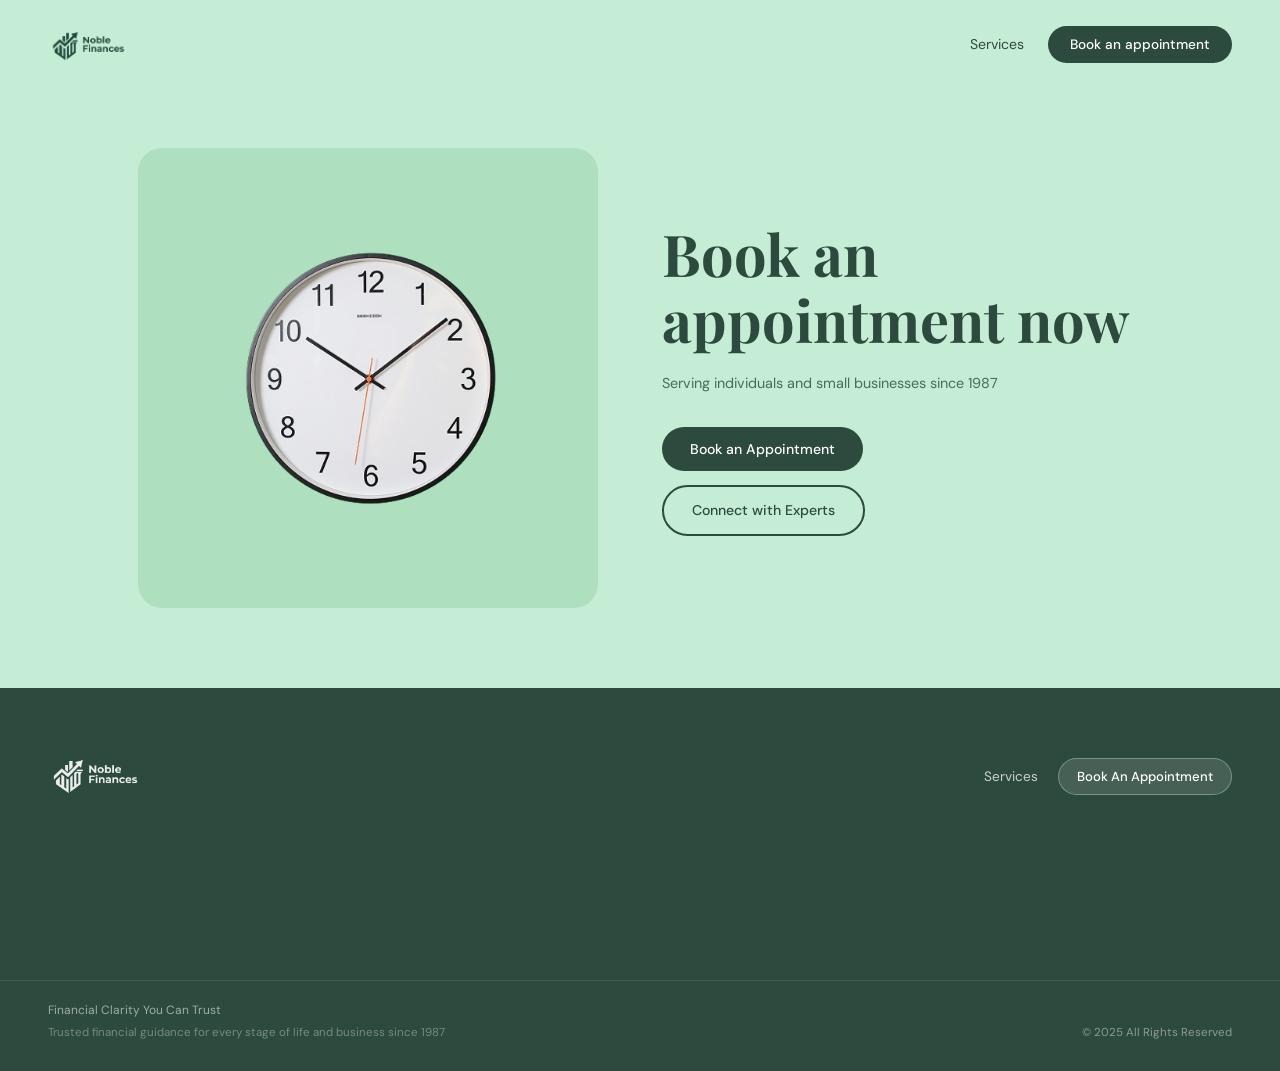
==== commit 6a5358b5: "commit" ====
--- a/appointment.html
+++ b/appointment.html
@@ -14,12 +14,18 @@
        NAVBAR
        ============================================================ -->
   <nav class="navbar">
-    <a href="index.html" class="navbar-logo">Noble Finances</a>
-    <div class="navbar-right">
-      <a href="services.html" target="_blank" class="navbar-link">Services</a>
-      <!-- Triggers the booking form modal -->
-      <button class="navbar-btn" onclick="openBookingModal()">Book an appointment</button>
-    </div>
+    <a href="index.html" class="navbar-logo">
+      <img src="noblee finance logo.png" alt="Noble Finances" class="navbar-logo-img" />
+    </a>
+    <div class="navbar-right" id="navMenu">
+      <a href="services.html" target="_blank" class="navbar-link" onclick="closeNav()">Services</a>
+      <button class="navbar-btn" onclick="closeNav(); openBookingModal()">Book an appointment</button>
+    </div>
+    <button class="hamburger" id="hamburgerBtn" onclick="toggleNav()" aria-label="Open menu" aria-expanded="false">
+      <span></span>
+      <span></span>
+      <span></span>
+    </button>
   </nav>
 
 
@@ -69,7 +75,7 @@
       <!-- Formspree form — replace YOUR_FORM_ID with your Formspree endpoint -->
       <form
         class="booking-form"
-        action="https://formspree.io/f/mojyoekl"
+        action="https://formspree.io/f/YOUR_FORM_ID"
         method="POST"
         onsubmit="handleBookingSubmit(event)"
       >
@@ -240,7 +246,9 @@
        FOOTER
        ============================================================ -->
   <footer class="footer">
-    <span class="footer-logo">Noble Finances</span>
+    <a href="index.html" class="footer-logo">
+      <img src="noblee finance logo.png" alt="Noble Finances" class="footer-logo-img" />
+    </a>
     <div class="footer-right">
       <a href="services.html" class="footer-link">Services</a>
       <button class="footer-btn" onclick="openBookingModal()">Book An Appointment</button>
--- a/appointment.css
+++ b/appointment.css
@@ -705,3 +705,116 @@
   .radio-option { min-width: unset; }
   .radio-box { flex-direction: row; justify-content: flex-start; gap: 10px; }
 }
+
+
+/* ============================================================
+   LOGO IMAGE — navbar & footer
+   ============================================================ */
+.navbar-logo {
+  display: flex;
+  align-items: center;
+  text-decoration: none;
+}
+.navbar-logo-img {
+  height: 44px;
+  width: auto;
+  display: block;
+  filter: brightness(0) saturate(100%) invert(28%) sepia(30%) saturate(600%) hue-rotate(110deg) brightness(85%);
+  transition: opacity 0.2s ease;
+}
+.navbar-logo-img:hover { opacity: 0.75; }
+
+.footer-logo {
+  display: flex;
+  align-items: center;
+  text-decoration: none;
+}
+.footer-logo-img {
+  height: 52px;
+  width: auto;
+  display: block;
+  filter: brightness(0) invert(1);
+  opacity: 0.9;
+}
+
+/* ============================================================
+   HAMBURGER MENU
+   ============================================================ */
+.hamburger {
+  display: none;
+  flex-direction: column;
+  justify-content: center;
+  align-items: center;
+  gap: 5px;
+  width: 40px;
+  height: 40px;
+  background: none;
+  border: none;
+  cursor: pointer;
+  padding: 6px;
+  border-radius: 8px;
+  transition: background 0.2s;
+  z-index: 1001;
+}
+.hamburger:hover { background: rgba(45,74,62,0.08); }
+.hamburger span {
+  display: block;
+  width: 22px;
+  height: 2px;
+  background-color: var(--dark-green, #2d4a3e);
+  border-radius: 2px;
+  transition: transform 0.3s ease, opacity 0.3s ease;
+  transform-origin: center;
+}
+.hamburger.open span:nth-child(1) { transform: translateY(7px) rotate(45deg); }
+.hamburger.open span:nth-child(2) { opacity: 0; transform: scaleX(0); }
+.hamburger.open span:nth-child(3) { transform: translateY(-7px) rotate(-45deg); }
+
+@media (max-width: 640px) {
+  .hamburger { display: flex; }
+
+  .navbar-right {
+    display: none;
+    position: fixed;
+    top: 0;
+    right: 0;
+    height: 100vh;
+    width: 75vw;
+    max-width: 300px;
+    background-color: #fff;
+    flex-direction: column;
+    align-items: flex-start;
+    justify-content: flex-start;
+    padding: 80px 32px 40px;
+    gap: 28px;
+    box-shadow: -8px 0 40px rgba(0,0,0,0.12);
+    z-index: 1000;
+    transform: translateX(100%);
+  }
+
+  .navbar-right.open {
+    display: flex;
+    transform: translateX(0);
+  }
+
+  .navbar-link {
+    font-size: 1.1rem;
+    font-weight: 500;
+  }
+
+  .navbar-btn {
+    width: 100%;
+    text-align: center;
+    padding: 13px 20px;
+    font-size: 0.95rem;
+  }
+
+  .nav-overlay {
+    display: none;
+    position: fixed;
+    inset: 0;
+    background: rgba(0,0,0,0.35);
+    z-index: 999;
+  }
+  .nav-overlay.open { display: block; }
+}
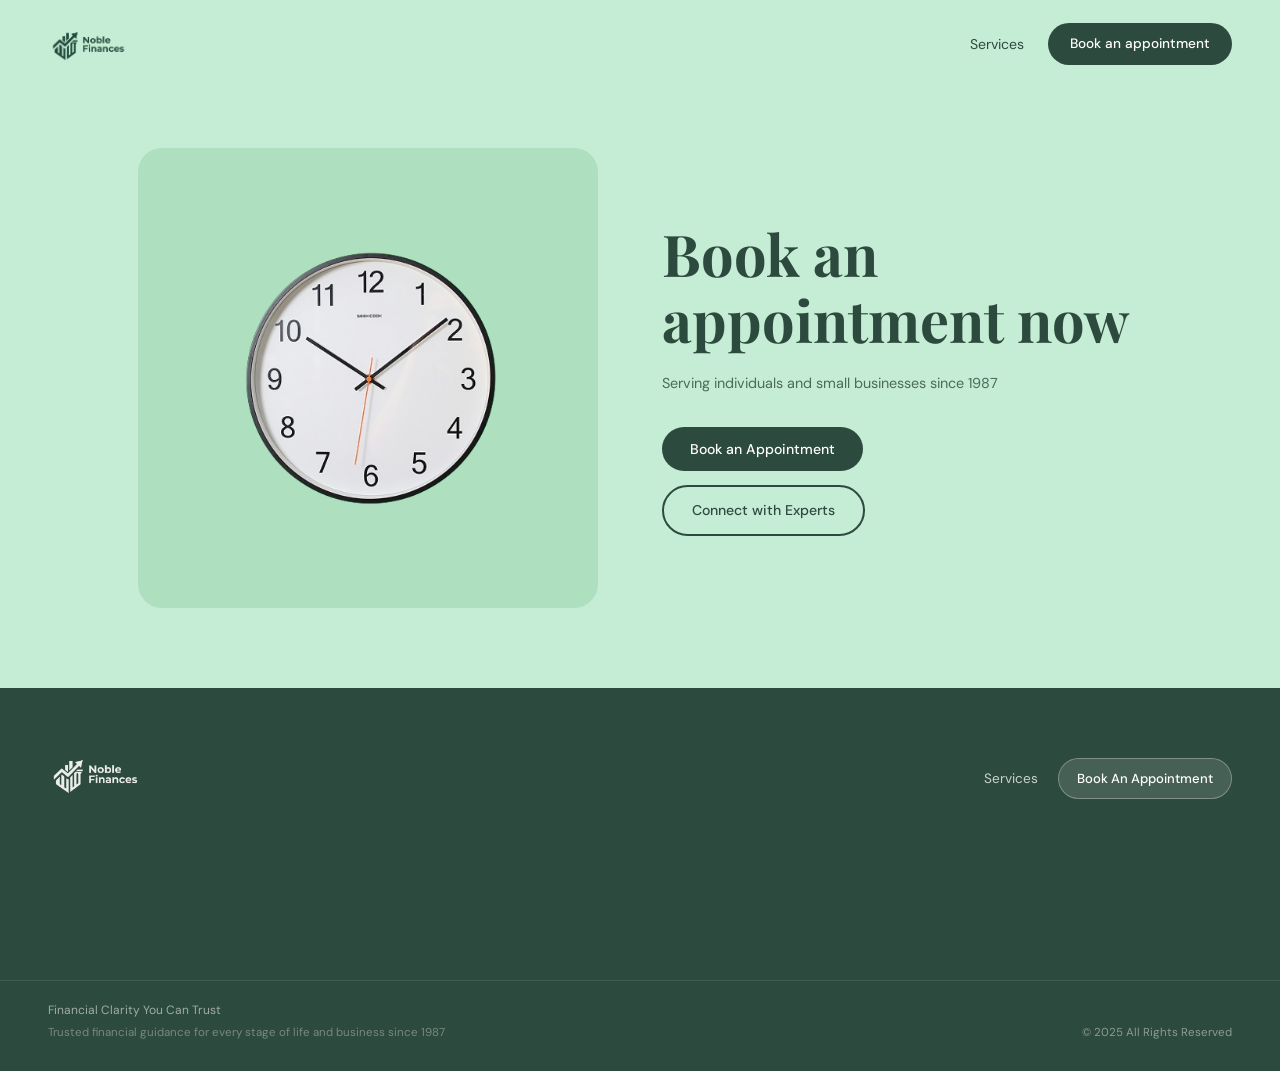
==== commit 0b782296: "commit" ====
--- a/appointment.html
+++ b/appointment.html
@@ -18,8 +18,8 @@
       <img src="noblee finance logo.png" alt="Noble Finances" class="navbar-logo-img" />
     </a>
     <div class="navbar-right" id="navMenu">
-      <a href="services.html" target="_blank" class="navbar-link" onclick="closeNav()">Services</a>
-      <button class="navbar-btn" onclick="closeNav(); openBookingModal()">Book an appointment</button>
+      <a href="services.html" class="navbar-link">Services</a>
+      <a href="#" class="navbar-btn" onclick="closeNav(); openBookingModal(); return false;">Book an appointment</a>
     </div>
     <button class="hamburger" id="hamburgerBtn" onclick="toggleNav()" aria-label="Open menu" aria-expanded="false">
       <span></span>
@@ -251,7 +251,7 @@
     </a>
     <div class="footer-right">
       <a href="services.html" class="footer-link">Services</a>
-      <button class="footer-btn" onclick="openBookingModal()">Book An Appointment</button>
+      <a href="#" class="footer-btn" onclick="openBookingModal(); return false;">Book An Appointment</a>
     </div>
   </footer>
 
--- a/appointment.css
+++ b/appointment.css
@@ -76,7 +76,7 @@
   text-decoration: none;
   transition: opacity 0.2s ease;
 }
-.navbar-link:hover { opacity: 0.65; }
+@media (min-width: 641px) { .navbar-link:hover { opacity: 0.65; } }
 
 .navbar-btn {
   background-color: var(--dark-green);
@@ -738,7 +738,10 @@
 }
 
 /* ============================================================
-   HAMBURGER MENU
+
+/* ============================================================
+   HAMBURGER MENU — Mobile nav drawer
+   z-index ladder: hamburger(600) > drawer(500) > overlay(400) > navbar(100)
    ============================================================ */
 .hamburger {
   display: none;
@@ -754,9 +757,11 @@
   padding: 6px;
   border-radius: 8px;
   transition: background 0.2s;
-  z-index: 1001;
-}
-.hamburger:hover { background: rgba(45,74,62,0.08); }
+  z-index: 600;
+  position: relative;
+}
+.hamburger:hover { background: rgba(45, 74, 62, 0.08); }
+
 .hamburger span {
   display: block;
   width: 22px;
@@ -766,15 +771,30 @@
   transition: transform 0.3s ease, opacity 0.3s ease;
   transform-origin: center;
 }
+
 .hamburger.open span:nth-child(1) { transform: translateY(7px) rotate(45deg); }
 .hamburger.open span:nth-child(2) { opacity: 0; transform: scaleX(0); }
 .hamburger.open span:nth-child(3) { transform: translateY(-7px) rotate(-45deg); }
+.hamburger.open { z-index: 600; }
+
+/* Dim overlay — sits BELOW the drawer (z-index 400) */
+.nav-overlay {
+  display: none;
+  position: fixed;
+  inset: 0;
+  background: rgba(0, 0, 0, 0.35);
+  z-index: 400;
+}
+.nav-overlay.open { display: block; }
 
 @media (max-width: 640px) {
   .hamburger { display: flex; }
 
   .navbar-right {
-    display: none;
+    display: flex;
+    flex-direction: column;
+    align-items: flex-start;
+    justify-content: flex-start;
     position: fixed;
     top: 0;
     right: 0;
@@ -782,24 +802,38 @@
     width: 75vw;
     max-width: 300px;
     background-color: #fff;
-    flex-direction: column;
-    align-items: flex-start;
-    justify-content: flex-start;
     padding: 80px 32px 40px;
     gap: 28px;
-    box-shadow: -8px 0 40px rgba(0,0,0,0.12);
-    z-index: 1000;
+    box-shadow: -8px 0 40px rgba(0, 0, 0, 0.12);
+    z-index: 500;
     transform: translateX(100%);
+    transition: transform 0.3s cubic-bezier(0.23, 1, 0.32, 1);
+    visibility: hidden;
   }
 
   .navbar-right.open {
-    display: flex;
     transform: translateX(0);
+    visibility: visible;
   }
 
   .navbar-link {
     font-size: 1.1rem;
     font-weight: 500;
+    color: var(--dark-green);
+    text-decoration: none;
+    padding: 10px 16px;
+    border-radius: 10px;
+    cursor: pointer;
+    transition: background-color 0.2s ease, color 0.2s ease;
+    width: 100%;
+    display: block;
+  }
+
+  .navbar-link:hover,
+  .navbar-link:active {
+    background-color: var(--dark-green);
+    color: #ffffff !important;
+    opacity: 1 !important;
   }
 
   .navbar-btn {
@@ -807,14 +841,15 @@
     text-align: center;
     padding: 13px 20px;
     font-size: 0.95rem;
-  }
-
-  .nav-overlay {
-    display: none;
-    position: fixed;
-    inset: 0;
-    background: rgba(0,0,0,0.35);
-    z-index: 999;
-  }
-  .nav-overlay.open { display: block; }
-}
+    cursor: pointer;
+    display: block;
+    transition: background-color 0.2s ease, color 0.2s ease;
+  }
+
+  .navbar-btn:hover,
+  .navbar-btn:active {
+    background-color: var(--darker-green);
+    color: #ffffff;
+  }
+}
+
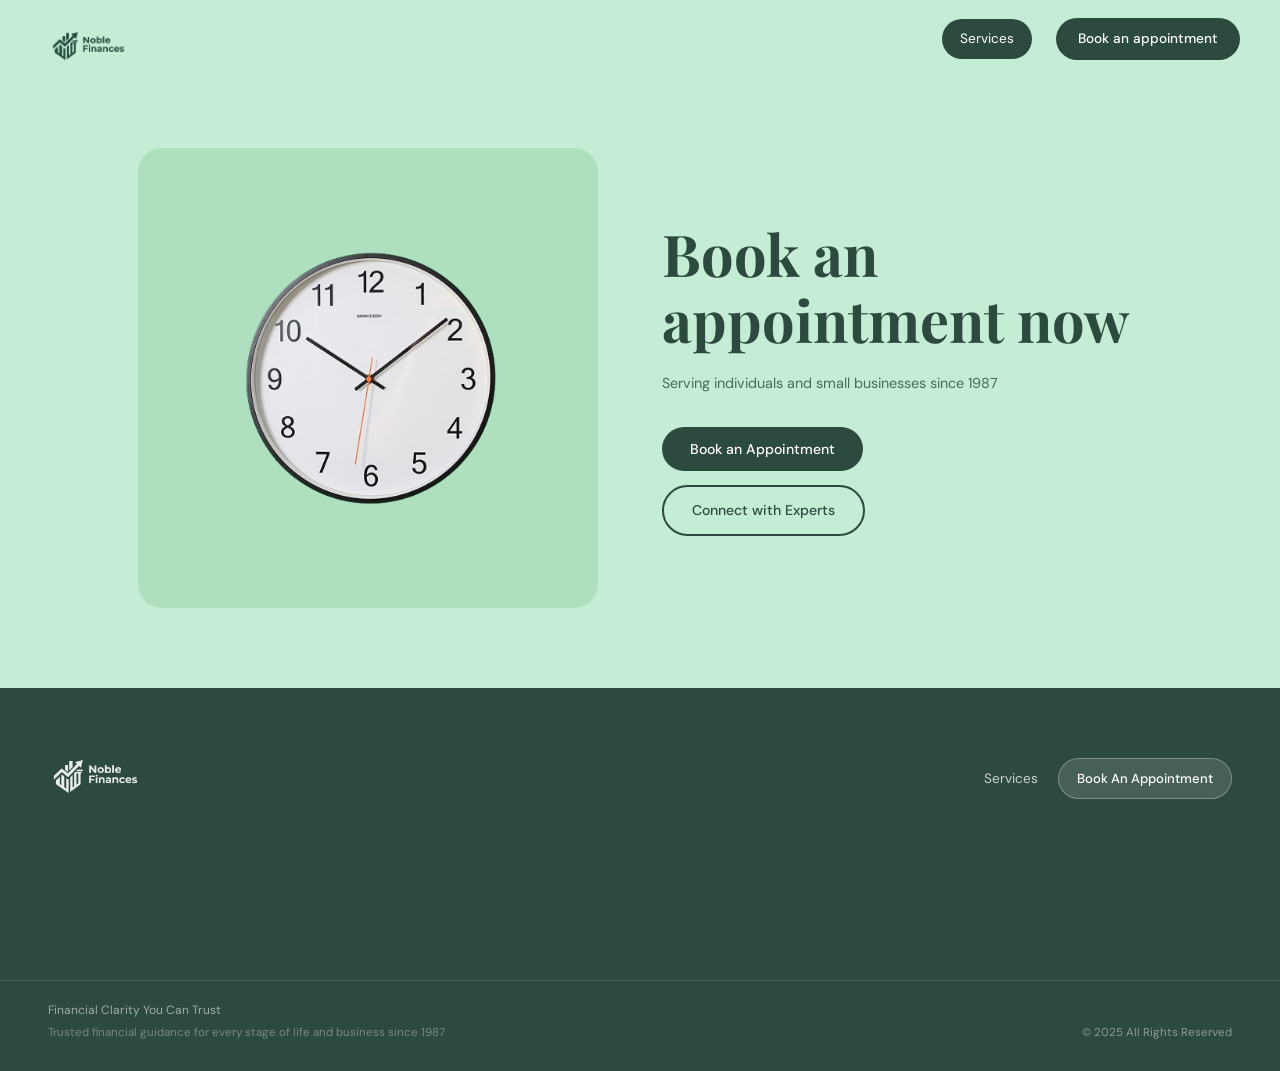
==== commit 50085b86: "commit" ====
--- a/appointment.html
+++ b/appointment.html
@@ -17,16 +17,18 @@
     <a href="index.html" class="navbar-logo">
       <img src="noblee finance logo.png" alt="Noble Finances" class="navbar-logo-img" />
     </a>
-    <div class="navbar-right" id="navMenu">
-      <a href="services.html" class="navbar-link">Services</a>
-      <a href="#" class="navbar-btn" onclick="closeNav(); openBookingModal(); return false;">Book an appointment</a>
-    </div>
     <button class="hamburger" id="hamburgerBtn" onclick="toggleNav()" aria-label="Open menu" aria-expanded="false">
       <span></span>
       <span></span>
       <span></span>
     </button>
   </nav>
+
+  <!-- Nav drawer — outside <nav> so position:fixed escapes the stacking context -->
+  <div class="navbar-right" id="navMenu">
+    <a href="services.html" class="navbar-link">Services</a>
+    <a href="#" class="navbar-btn" onclick="closeNav(); openBookingModal(); return false;">Book an appointment</a>
+  </div>
 
 
   <!-- ============================================================
--- a/appointment.css
+++ b/appointment.css
@@ -67,16 +67,28 @@
   display: flex;
   align-items: center;
   gap: 24px;
+  position: fixed;
+  top: 18px;
+  right: 40px;
+  z-index: 200;
 }
 
 .navbar-link {
-  font-size: 0.88rem;
-  font-weight: 400;
-  color: var(--dark-green);
-  text-decoration: none;
-  transition: opacity 0.2s ease;
-}
-@media (min-width: 641px) { .navbar-link:hover { opacity: 0.65; } }
+ background-color: var(--dark-green);
+  font-size: 0.85rem;         /* Small text */
+  font-weight: 400;           /* Normal weight */
+  color: var(--white);   /* Dark text */
+  text-decoration: none;      /* No underline */
+  transition: background 0.2s;   /* Smooth color on hover */
+  border: none;                /* No border */
+  padding: 9px 18px;            /* Inner spacing */
+  border-radius: var(--radius-pill);   /* Fully rounded pill shape */
+  cursor: pointer;              /* Shows hand cursor on hover */
+}
+@media (min-width: 641px) {
+.navbar-link:hover { 
+  background-color: var(--darker-green); } 
+}
 
 .navbar-btn {
   background-color: var(--dark-green);
@@ -791,11 +803,9 @@
   .hamburger { display: flex; }
 
   .navbar-right {
-    display: flex;
     flex-direction: column;
     align-items: flex-start;
     justify-content: flex-start;
-    position: fixed;
     top: 0;
     right: 0;
     height: 100vh;
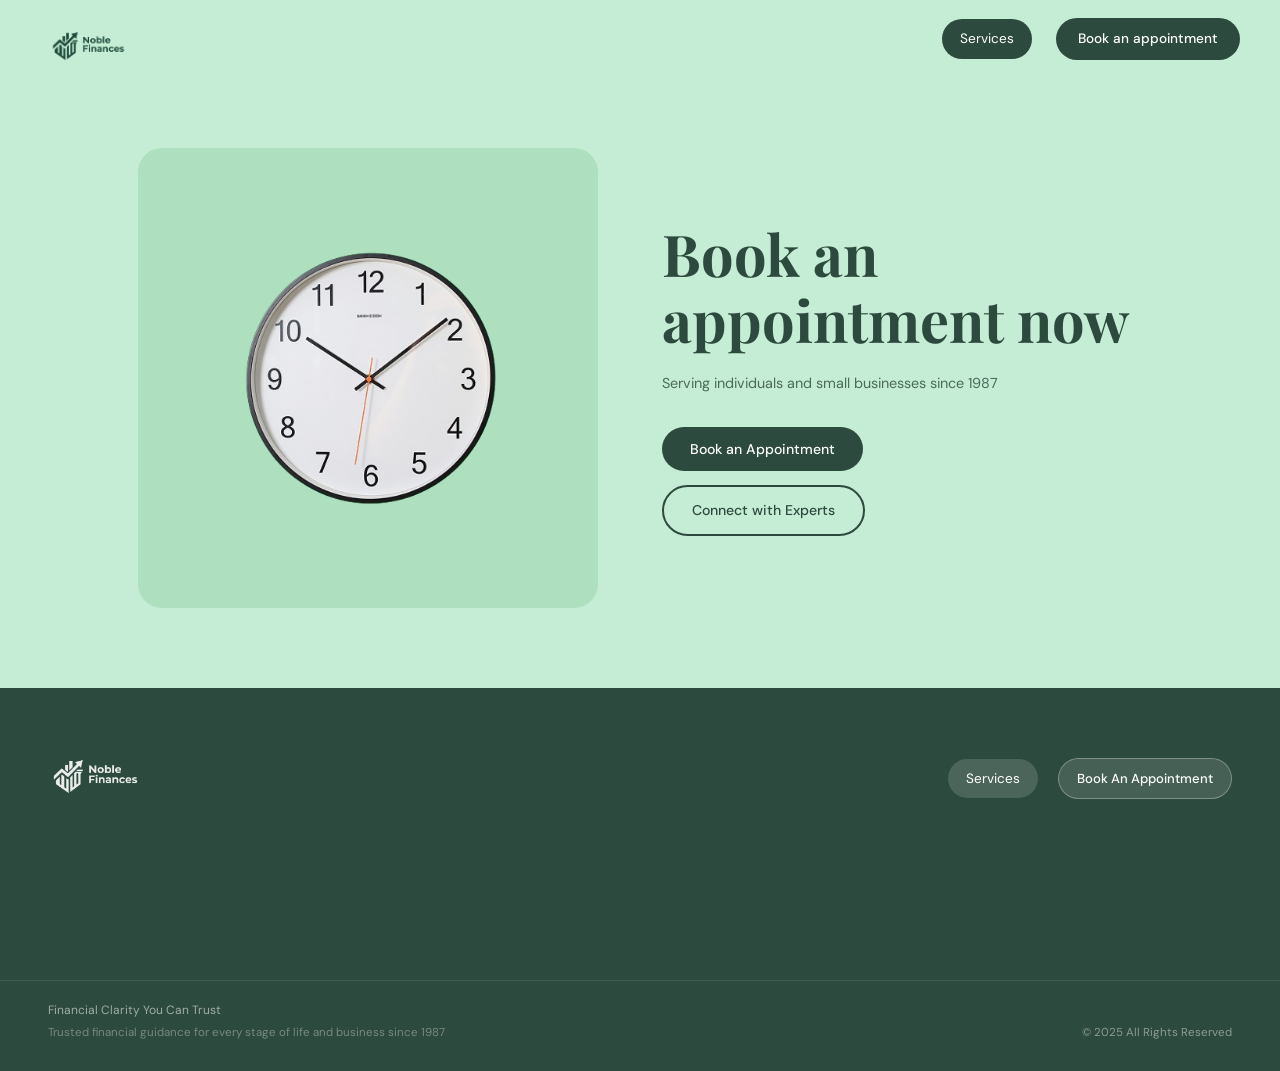
==== commit d24dea58: "commit" ====
--- a/appointment.html
+++ b/appointment.html
@@ -77,7 +77,7 @@
       <!-- Formspree form — replace YOUR_FORM_ID with your Formspree endpoint -->
       <form
         class="booking-form"
-        action="https://formspree.io/f/YOUR_FORM_ID"
+        action="https://formspree.io/f/mojyoekl"
         method="POST"
         onsubmit="handleBookingSubmit(event)"
       >
--- a/appointment.css
+++ b/appointment.css
@@ -604,12 +604,16 @@
 }
 
 .footer-link {
-  color: rgba(255,255,255,0.75);
+  color: var(--white);
   text-decoration: none;
   font-size: 0.85rem;
   transition: color 0.2s;
-}
-.footer-link:hover { color: var(--white); }
+  background-color: #FFFFFF26;
+  border-radius: var(--radius-pill);
+  padding: 9px 18px;
+}
+.footer-link:hover { 
+  background-color: rgba(255,255,255,0.25); }
 
 .footer-btn {
   background-color: rgba(255,255,255,0.12);
@@ -827,12 +831,13 @@
   }
 
   .navbar-link {
-    font-size: 1.1rem;
+    font-size: 0.95rem;
     font-weight: 500;
-    color: var(--dark-green);
+    color: var(--white);
+    text-align: center;
     text-decoration: none;
-    padding: 10px 16px;
-    border-radius: 10px;
+    padding: 13px 20px;
+    border-radius: var(--radius-pill);
     cursor: pointer;
     transition: background-color 0.2s ease, color 0.2s ease;
     width: 100%;
@@ -841,9 +846,8 @@
 
   .navbar-link:hover,
   .navbar-link:active {
-    background-color: var(--dark-green);
+    background-color: var(--darker-green);
     color: #ffffff !important;
-    opacity: 1 !important;
   }
 
   .navbar-btn {
